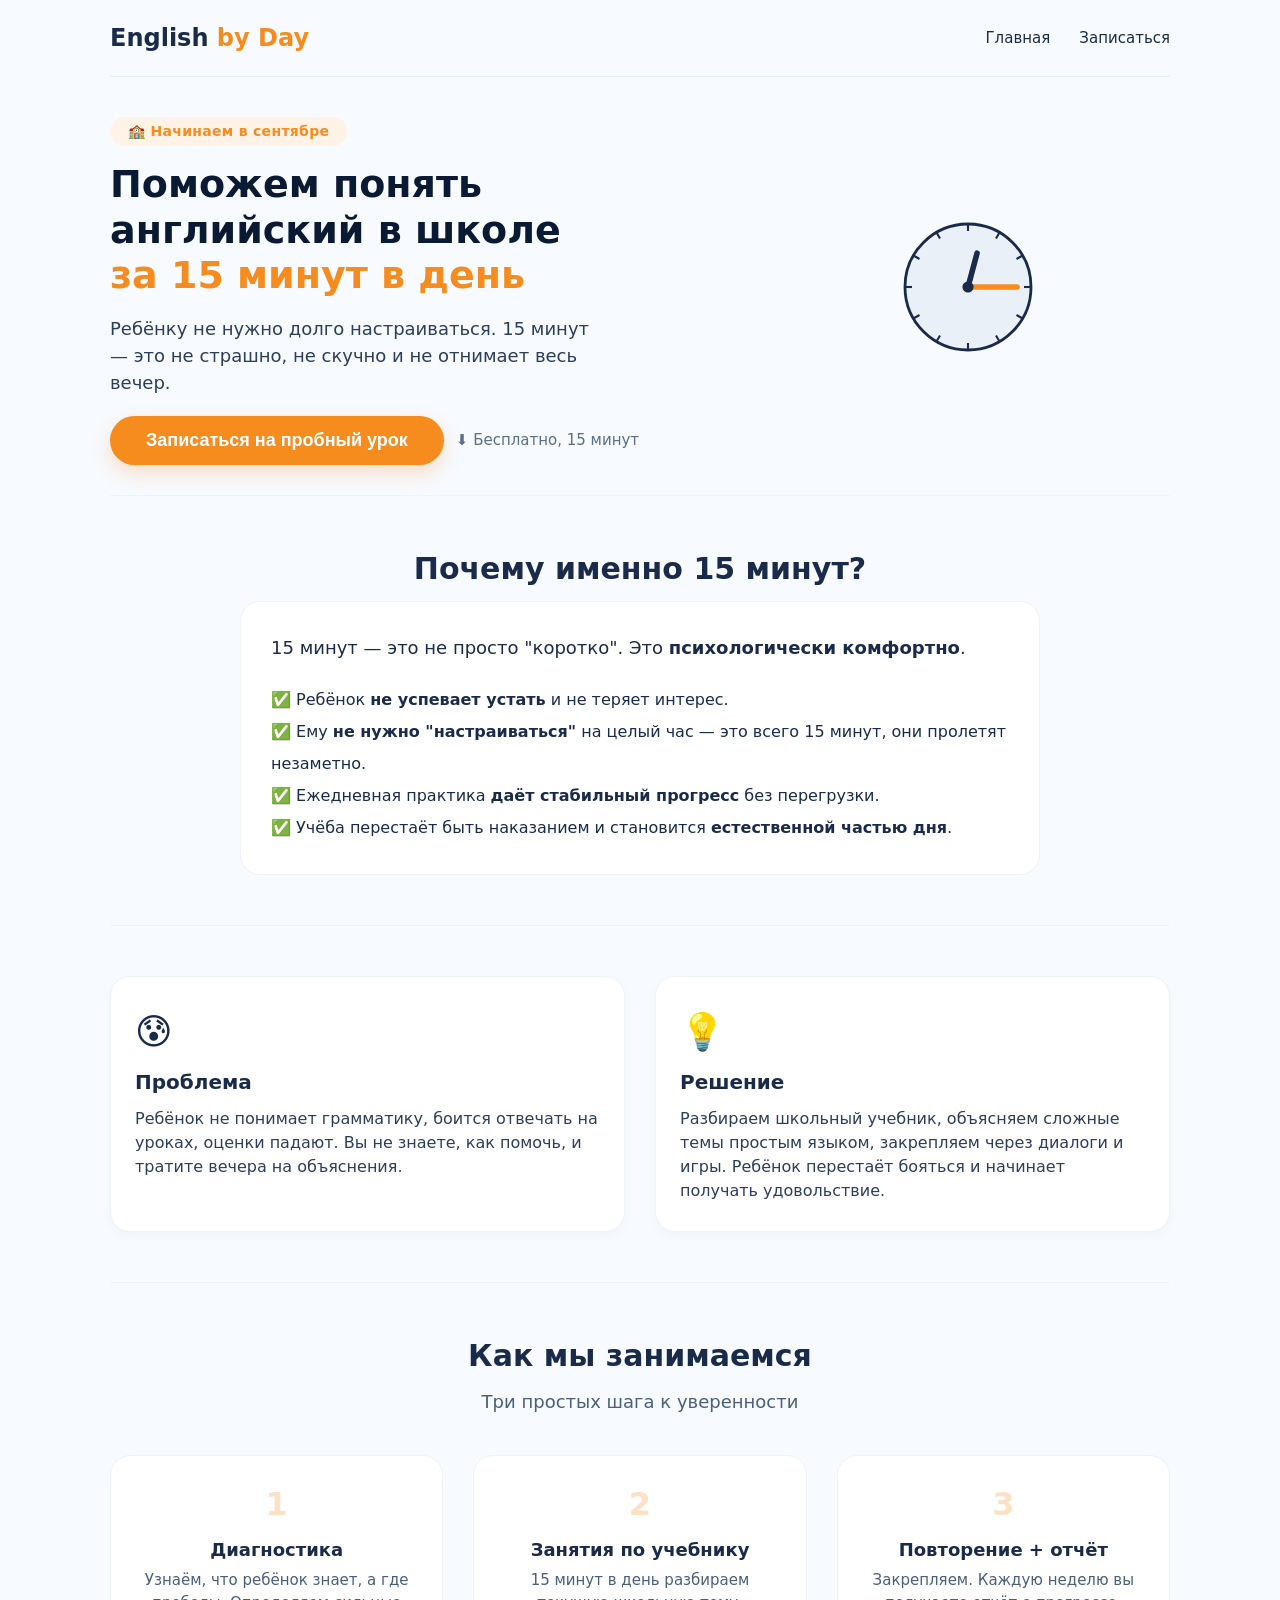
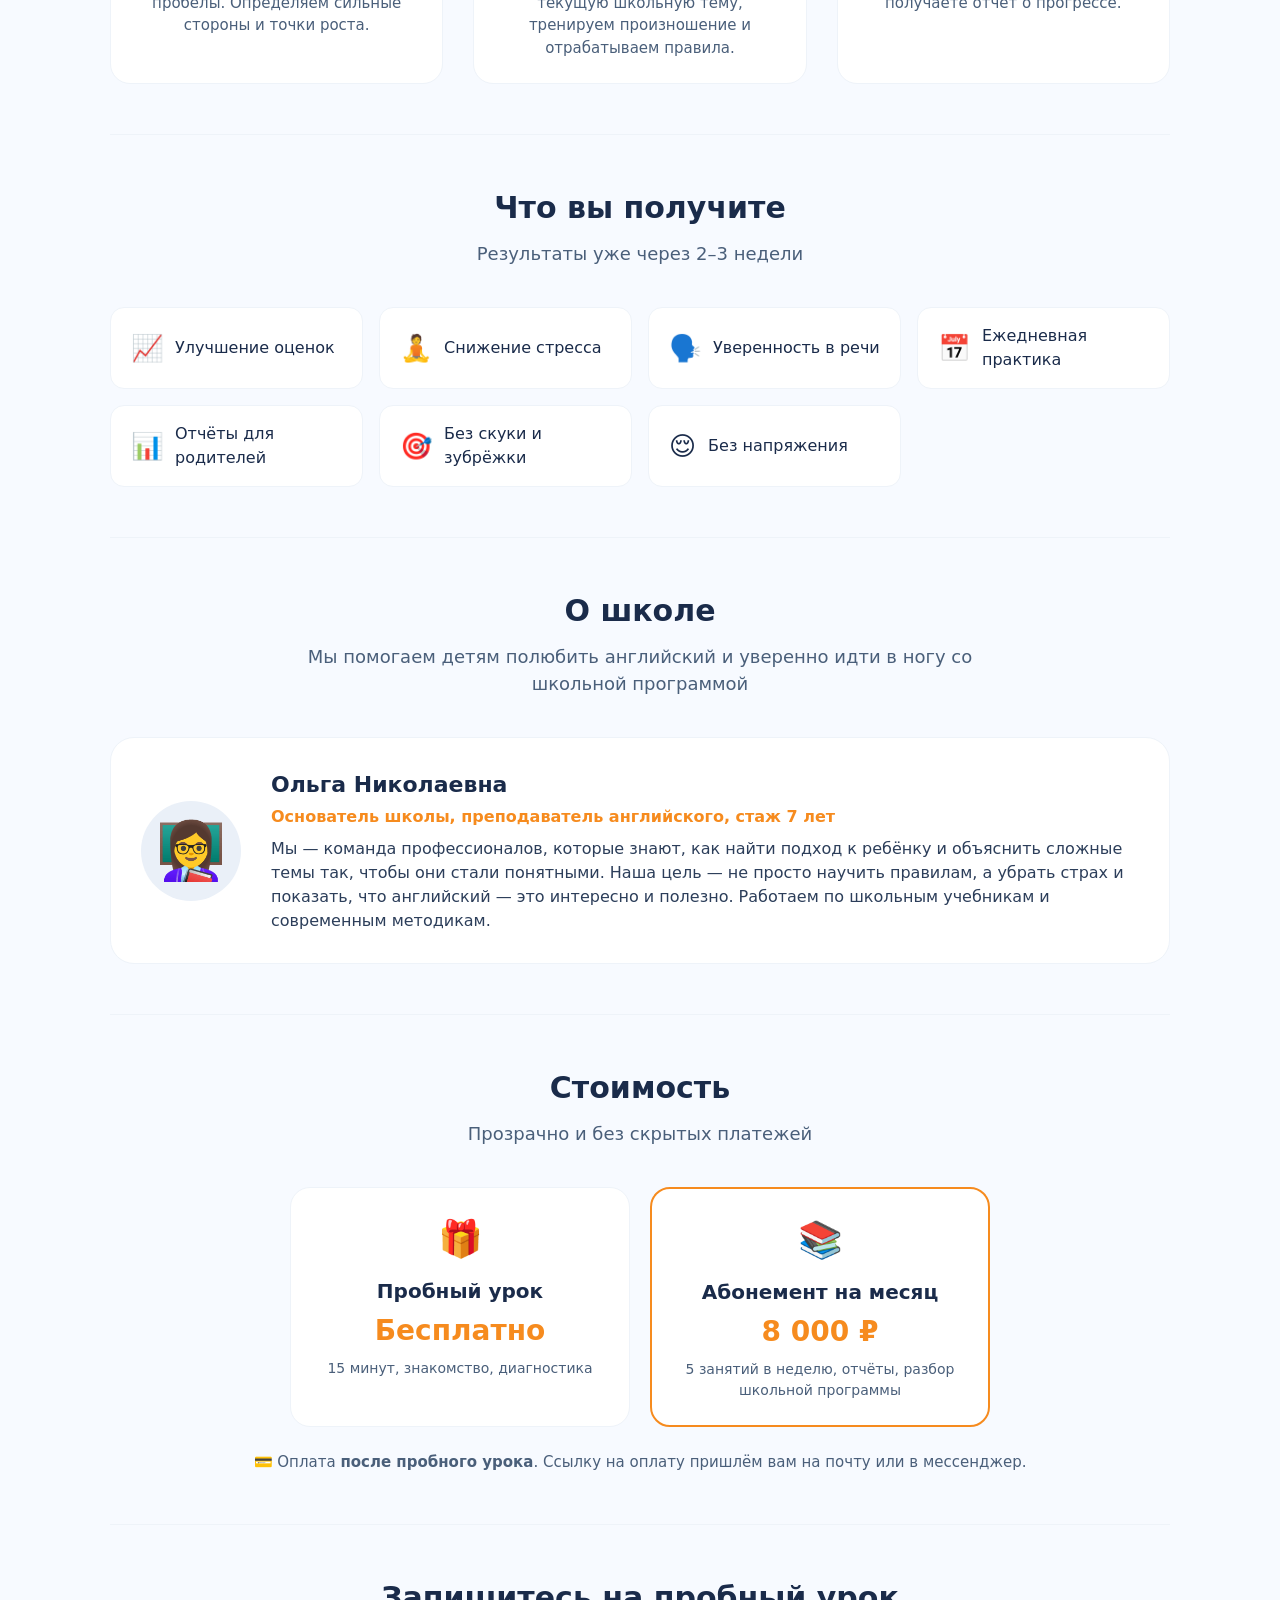
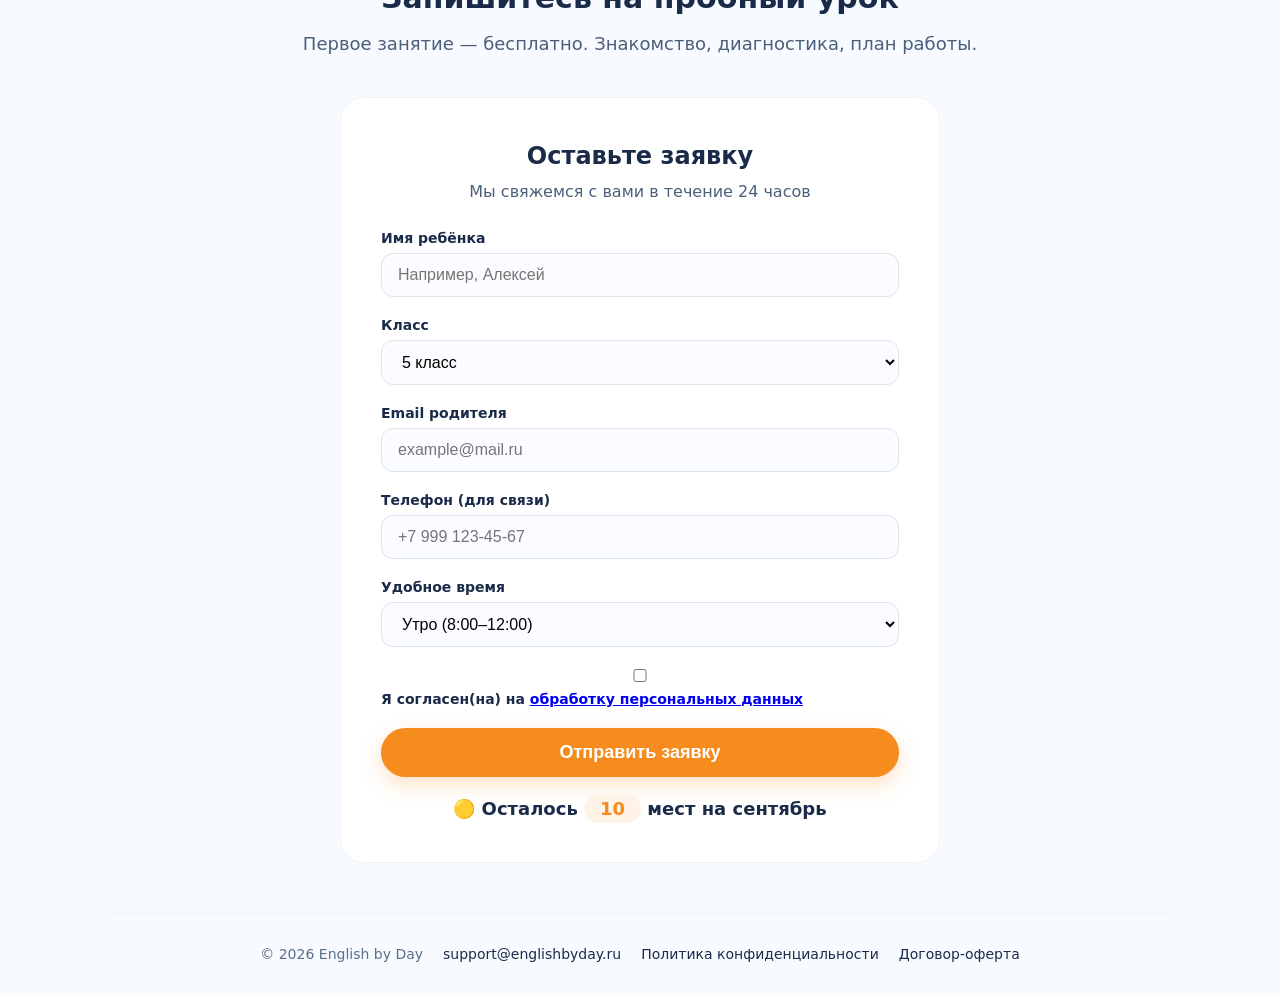
==== index.html @ 0fae3070 "new index" ====
<!DOCTYPE html>
<html lang="ru">
<head>
    <meta charset="UTF-8" />
    <meta name="viewport" content="width=device-width, initial-scale=1.0" />
    <title>Английский за 15 минут — English by Day</title>
    <meta name="description" content="Индивидуальные занятия английским для 5–8 классов по 15 минут в день. Поможем понять школьную программу." />
    <link rel="icon" type="image/svg+xml" href="assets/icons/favicon.svg" />
    <link rel="stylesheet" href="css/style.css" />
</head>
<body>

<div class="container">

    <!-- ШАПКА -->
    <header class="header">
        <a href="/" class="logo">English <span>by Day</span></a>
        <nav class="header-nav">
            <a href="#">Главная</a>
            <a href="#form-section">Записаться</a>
        </nav>
    </header>

    <!-- HERO -->
    <section class="hero">
        <div class="hero-text">
            <div class="badge">🏫 Начинаем в сентябре</div>
            <h1>Поможем понять английский в школе <br /><span class="highlight">за 15 минут в день</span></h1>

            <p style="font-size: 18px; color: #2c3e5a; margin-bottom: 20px; max-width: 500px;">Ребёнку не нужно долго настраиваться. 15 минут — это не страшно, не скучно и не отнимает весь вечер.</p>
            <div class="cta-group">
                <button class="btn-primary" onclick="document.getElementById('form-section').scrollIntoView({behavior:'smooth'})">Записаться на пробный урок</button>
                <span class="sub-cta">⬇️ Бесплатно, 15 минут</span>
            </div>
        </div>
        <div class="hero-image">
            <!-- Часы со стрелкой на 15 минут (SVG) -->
            <svg viewBox="0 0 100 100" width="140" height="140" xmlns="http://www.w3.org/2000/svg">
                <circle cx="50" cy="50" r="45" fill="#eaf0f8" stroke="#1a2b4a" stroke-width="2"/>
                <line x1="50" y1="50" x2="50" y2="25" stroke="#1a2b4a" stroke-width="4" stroke-linecap="round" transform="rotate(15, 50, 50)"/>
                <line x1="50" y1="50" x2="50" y2="15" stroke="#f68b1e" stroke-width="4" stroke-linecap="round" transform="rotate(90, 50, 50)"/>
                <circle cx="50" cy="50" r="4" fill="#1a2b4a"/>
                <line x1="50" y1="5" x2="50" y2="10" stroke="#1a2b4a" stroke-width="1.5" transform="rotate(0,50,50)"/>
                <line x1="50" y1="5" x2="50" y2="10" stroke="#1a2b4a" stroke-width="1.5" transform="rotate(30,50,50)"/>
                <line x1="50" y1="5" x2="50" y2="10" stroke="#1a2b4a" stroke-width="1.5" transform="rotate(60,50,50)"/>
                <line x1="50" y1="5" x2="50" y2="10" stroke="#1a2b4a" stroke-width="1.5" transform="rotate(90,50,50)"/>
                <line x1="50" y1="5" x2="50" y2="10" stroke="#1a2b4a" stroke-width="1.5" transform="rotate(120,50,50)"/>
                <line x1="50" y1="5" x2="50" y2="10" stroke="#1a2b4a" stroke-width="1.5" transform="rotate(150,50,50)"/>
                <line x1="50" y1="5" x2="50" y2="10" stroke="#1a2b4a" stroke-width="1.5" transform="rotate(180,50,50)"/>
                <line x1="50" y1="5" x2="50" y2="10" stroke="#1a2b4a" stroke-width="1.5" transform="rotate(210,50,50)"/>
                <line x1="50" y1="5" x2="50" y2="10" stroke="#1a2b4a" stroke-width="1.5" transform="rotate(240,50,50)"/>
                <line x1="50" y1="5" x2="50" y2="10" stroke="#1a2b4a" stroke-width="1.5" transform="rotate(270,50,50)"/>
                <line x1="50" y1="5" x2="50" y2="10" stroke="#1a2b4a" stroke-width="1.5" transform="rotate(300,50,50)"/>
                <line x1="50" y1="5" x2="50" y2="10" stroke="#1a2b4a" stroke-width="1.5" transform="rotate(330,50,50)"/>
            </svg>
        </div>
    </section>

    <!-- ===== ПОЧЕМУ 15 МИНУТ? ===== -->
<section>
    <h2 class="section-title">Почему именно 15 минут?</h2>
    <div style="max-width: 800px; margin: 0 auto; background: #fff; padding: 30px; border-radius: 20px; border: 1px solid #eef3f9;">
        <p style="font-size: 18px; line-height: 1.8; color: #1a2b4a;">
            15 минут — это не просто "коротко". Это <strong>психологически комфортно</strong>.
        </p>
        <ul style="list-style: none; padding: 0; margin-top: 20px; line-height: 2;">
            <li>✅ Ребёнок <strong>не успевает устать</strong> и не теряет интерес.</li>
            <li>✅ Ему <strong>не нужно "настраиваться"</strong> на целый час — это всего 15 минут, они пролетят незаметно.</li>
            <li>✅ Ежедневная практика <strong>даёт стабильный прогресс</strong> без перегрузки.</li>
            <li>✅ Учёба перестаёт быть наказанием и становится <strong>естественной частью дня</strong>.</li>
        </ul>

    </div>
</section>

    <!-- ПРОБЛЕМА / РЕШЕНИЕ -->
    <section>
        <div class="problem-solution">
            <div class="card">
                <span class="emoji-big">😰</span>
                <h3>Проблема</h3>
                <p>Ребёнок не понимает грамматику, боится отвечать на уроках, оценки падают. Вы не знаете, как помочь, и тратите вечера на объяснения.</p>
            </div>
            <div class="card">
                <span class="emoji-big">💡</span>
                <h3>Решение</h3>
                <p>Разбираем школьный учебник, объясняем сложные темы простым языком, закрепляем через диалоги и игры. Ребёнок перестаёт бояться и начинает получать удовольствие.</p>
            </div>
        </div>
    </section>

    <!-- 3 ШАГА -->
    <section>
        <h2 class="section-title">Как мы занимаемся</h2>
        <p class="section-subtitle">Три простых шага к уверенности</p>
        <div class="steps">
            <div class="step-item">
                <div class="step-num">1</div>
                <h4>Диагностика</h4>
                <p>Узнаём, что ребёнок знает, а где пробелы. Определяем сильные стороны и точки роста.</p>
            </div>
            <div class="step-item">
                <div class="step-num">2</div>
                <h4>Занятия по учебнику</h4>
                <p>15 минут в день разбираем текущую школьную тему, тренируем произношение и отрабатываем правила.</p>
            </div>
            <div class="step-item">
                <div class="step-num">3</div>
                <h4>Повторение + отчёт</h4>
                <p>Закрепляем. Каждую неделю вы получаете отчёт о прогрессе.</p>
            </div>
        </div>
    </section>

    <!-- ПРЕИМУЩЕСТВА -->
    <section>
        <h2 class="section-title">Что вы получите</h2>
        <p class="section-subtitle">Результаты уже через 2–3 недели</p>
        <div class="benefits-grid">
            <div class="benefit-item"><span class="emoji">📈</span> Улучшение оценок</div>
            <div class="benefit-item"><span class="emoji">🧘</span> Снижение стресса</div>
            <div class="benefit-item"><span class="emoji">🗣️</span> Уверенность в речи</div>
            <div class="benefit-item"><span class="emoji">📅</span> Ежедневная практика</div>
            <div class="benefit-item"><span class="emoji">📊</span> Отчёты для родителей</div>
            <div class="benefit-item"><span class="emoji">🎯</span> Без скуки и зубрёжки</div>
            <div class="benefit-item"><span class="emoji">😌</span> Без напряжения</div>
        </div>
    </section>

    <!-- КТО ВЕДЁТ ЗАНЯТИЯ (переименовано в "О школе") -->
    <section>
        <h2 class="section-title">О школе</h2>
        <p class="section-subtitle">Мы помогаем детям полюбить английский и уверенно идти в ногу со школьной программой</p>
        <div class="teacher-card">
            <div class="avatar">👩‍🏫</div>
            <div class="info">
                <h3>Ольга Николаевна</h3>
                <div class="title">Основатель школы, преподаватель английского, стаж 7 лет</div>
                <p>Мы — команда профессионалов, которые знают, как найти подход к ребёнку и объяснить сложные темы так, чтобы они стали понятными. Наша цель — не просто научить правилам, а убрать страх и показать, что английский — это интересно и полезно. Работаем по школьным учебникам и современным методикам.</p>
            </div>
        </div>
    </section>

    <!-- СТОИМОСТЬ (обновлена цена и время) -->
    <section>
        <h2 class="section-title">Стоимость</h2>
        <p class="section-subtitle">Прозрачно и без скрытых платежей</p>
        <div class="pricing">
            <div class="price-card free">
                <div class="icon">🎁</div>
                <h4>Пробный урок</h4>
                <div class="price">Бесплатно</div>
                <p>15 минут, знакомство, диагностика</p>
            </div>
            <div class="price-card premium">
                <div class="icon">📚</div>
                <h4>Абонемент на месяц</h4>
                <div class="price">8 000 ₽</div>
                <p>5 занятий в неделю, отчёты, разбор школьной программы</p>
            </div>
        </div>
        <p class="payment-note">💳 Оплата <strong>после пробного урока</strong>. Ссылку на оплату пришлём вам на почту или в мессенджер.</p>
    </section>

    <!-- ФОРМА ЗАПИСИ (время только 12–17) -->
    <section id="form-section">
        <h2 class="section-title">Запишитесь на пробный урок</h2>
        <p class="section-subtitle">Первое занятие — бесплатно. Знакомство, диагностика, план работы.</p>
        <div class="form-section">
            <h3>Оставьте заявку</h3>
            <div class="sub">Мы свяжемся с вами в течение 24 часов</div>
            <form id="leadForm">
                <div class="form-group">
                    <label for="child_name">Имя ребёнка</label>
                    <input type="text" id="child_name" placeholder="Например, Алексей" required>
                </div>
                <div class="form-group">
                    <label for="grade">Класс</label>
                    <select id="grade">
                        <option value="5">5 класс</option>
                        <option value="6">6 класс</option>
                        <option value="7">7 класс</option>
                        <option value="8">8 класс</option>
                    </select>
                </div>
                <div class="form-group">
                    <label for="parent_email">Email родителя</label>
                    <input type="email" id="parent_email" placeholder="example@mail.ru" required>
                </div>
                <div class="form-group">
                    <label for="phone">Телефон (для связи)</label>
                    <input type="tel" id="phone" placeholder="+7 999 123-45-67" required>
                </div>
                <div class="form-group">
                    <label for="time">Удобное время</label>
                    <select id="time">
                        <option value="morning">Утро (8:00–12:00)</option>
                        <option value="day">День (12:00–17:00)</option>
                    </select>
                </div>
                <div class="form-group checkbox">
                    <input type="checkbox" id="consent" required>
                    <label for="consent">Я согласен(на) на <a href="privacy.html">обработку персональных данных</a></label>
                </div>
                <button type="submit" class="btn-primary">Отправить заявку</button>
            </form>
            <div class="spots">
                🟡 Осталось <span id="spotsCount">10</span> мест на сентябрь
            </div>
        </div>
    </section>

    <!-- ПОДВАЛ (обновлён: название, контакты, символ ©) -->
    <footer class="footer">
        <span>© 2026 English by Day</span>
        <a href="mailto:support@englishbyday.ru">support@englishbyday.ru</a>
        <a href="privacy.html">Политика конфиденциальности</a>
        <a href="terms.html">Договор-оферта</a>
    </footer>

</div>

<script src="js/form.js"></script>
</body>
</html>
---- css/style.css ----
/* ===== БАЗОВЫЕ СБРОСЫ ===== */
* {
    margin: 0;
    padding: 0;
    box-sizing: border-box;
}
body {
    font-family: 'Segoe UI', Roboto, system-ui, -apple-system, sans-serif;
    background: #f7faff;
    color: #1a2b4a;
    line-height: 1.5;
}
.container {
    max-width: 1100px;
    margin: 0 auto;
    padding: 0 20px;
}

/* ===== ШАПКА ===== */
.header {
    display: flex;
    justify-content: space-between;
    align-items: center;
    padding: 20px 0;
    border-bottom: 1px solid #e5edf6;
    flex-wrap: wrap;
}
.logo {
    font-size: 24px;
    font-weight: 700;
    color: #1a2b4a;
    text-decoration: none;
}
.logo span {
    color: #f68b1e;
}
.header-nav a {
    margin-left: 24px;
    color: #1a2b4a;
    text-decoration: none;
    font-weight: 500;
    font-size: 15px;
}
.header-nav a:hover {
    color: #f68b1e;
}

/* ===== HERO ===== */
.hero {
    display: flex;
    flex-wrap: wrap;
    align-items: center;
    gap: 40px;
    padding: 40px 0 30px;
}
.hero-text {
    flex: 1 1 55%;
}
.hero-text .badge {
    display: inline-block;
    background: #fef3e6;
    color: #f68b1e;
    font-weight: 600;
    font-size: 14px;
    padding: 4px 18px;
    border-radius: 30px;
    margin-bottom: 16px;
    letter-spacing: 0.3px;
}
.hero-text h1 {
    font-size: 38px;
    font-weight: 800;
    line-height: 1.2;
    margin-bottom: 16px;
    color: #0b1a33;
}
.hero-text h1 .highlight {
    color: #f68b1e;
}
.hero-text p {
    font-size: 18px;
    color: #2c3e5a;
    margin-bottom: 24px;
    max-width: 500px;
}
.hero-text .cta-group {
    display: flex;
    flex-wrap: wrap;
    gap: 12px;
    align-items: center;
}
.btn-primary {
    background: #f68b1e;
    color: #fff;
    border: none;
    padding: 14px 36px;
    border-radius: 50px;
    font-weight: 700;
    font-size: 18px;
    cursor: pointer;
    transition: background 0.3s;
    box-shadow: 0 8px 20px rgba(246, 139, 30, 0.25);
}
.btn-primary:hover {
    background: #e07c14;
}
.hero-text .sub-cta {
    font-size: 15px;
    color: #5a6f8a;
}
.hero-image {
    flex: 1 1 35%;
    text-align: center;
}
.hero-image svg {
    max-width: 100%;
    height: auto;
}

/* ===== ОБЩИЕ СЕКЦИИ ===== */
section {
    padding: 50px 0;
    border-bottom: 1px solid #eef3f9;
}
section:last-of-type {
    border-bottom: none;
}
.section-title {
    font-size: 30px;
    font-weight: 700;
    text-align: center;
    margin-bottom: 10px;
}
.section-subtitle {
    text-align: center;
    font-size: 18px;
    color: #4a5f7a;
    max-width: 700px;
    margin: 0 auto 40px;
}

/* ===== ПРОБЛЕМА / РЕШЕНИЕ ===== */
.problem-solution {
    display: grid;
    grid-template-columns: 1fr 1fr;
    gap: 30px;
}
.problem-solution .card {
    background: #fff;
    padding: 28px 24px;
    border-radius: 20px;
    border: 1px solid #eef3f9;
    box-shadow: 0 4px 12px rgba(0,0,0,0.03);
}
.problem-solution .card h3 {
    font-size: 20px;
    margin-bottom: 10px;
}
.problem-solution .card p {
    color: #2c3e5a;
}
.problem-solution .card .emoji-big {
    font-size: 36px;
    display: block;
    margin-bottom: 8px;
}

/* ===== 3 ШАГА ===== */
.steps {
    display: grid;
    grid-template-columns: repeat(auto-fit, minmax(200px, 1fr));
    gap: 30px;
    margin-top: 10px;
}
.step-item {
    background: #fff;
    padding: 24px 20px;
    border-radius: 20px;
    text-align: center;
    border: 1px solid #eef3f9;
}
.step-item .step-num {
    font-size: 32px;
    font-weight: 800;
    color: #f68b1e;
    opacity: 0.25;
}
.step-item h4 {
    margin: 8px 0 6px;
    font-size: 18px;
}
.step-item p {
    font-size: 15px;
    color: #4a5f7a;
}

/* ===== ПРЕИМУЩЕСТВА ===== */
.benefits-grid {
    display: grid;
    grid-template-columns: repeat(auto-fit, minmax(200px, 1fr));
    gap: 16px;
}
.benefit-item {
    background: #fff;
    padding: 16px 20px;
    border-radius: 14px;
    border: 1px solid #eef3f9;
    display: flex;
    align-items: center;
    gap: 12px;
    font-weight: 500;
}
.benefit-item .emoji {
    font-size: 26px;
}

/* ===== ПРЕПОДАВАТЕЛЬ ===== */
.teacher-card {
    display: flex;
    flex-wrap: wrap;
    gap: 30px;
    background: #fff;
    padding: 30px;
    border-radius: 24px;
    border: 1px solid #eef3f9;
    align-items: center;
}
.teacher-card .avatar {
    font-size: 56px;
    background: #eaf0f8;
    width: 100px;
    height: 100px;
    border-radius: 50%;
    display: flex;
    align-items: center;
    justify-content: center;
    flex-shrink: 0;
}
.teacher-card .info {
    flex: 1;
}
.teacher-card .info h3 {
    font-size: 22px;
    margin-bottom: 4px;
}
.teacher-card .info .title {
    color: #f68b1e;
    font-weight: 600;
    margin-bottom: 8px;
}
.teacher-card .info p {
    color: #2c3e5a;
}

/* ===== СТОИМОСТЬ ===== */
.pricing {
    display: grid;
    grid-template-columns: 1fr 1fr;
    gap: 20px;
    max-width: 700px;
    margin: 0 auto;
}
.price-card {
    background: #fff;
    padding: 24px;
    border-radius: 20px;
    border: 1px solid #eef3f9;
    text-align: center;
}
.price-card .icon {
    font-size: 36px;
}
.price-card h4 {
    margin: 10px 0 4px;
    font-size: 20px;
}
.price-card .price {
    font-size: 28px;
    font-weight: 700;
    color: #f68b1e;
}
.price-card p {
    font-size: 14px;
    color: #4a5f7a;
    margin-top: 6px;
}
.price-card.premium {
    border: 2px solid #f68b1e;
}
.payment-note {
    text-align: center;
    margin-top: 24px;
    color: #4a5f7a;
    font-size: 15px;
}

/* ===== ФОРМА ===== */
.form-section {
    background: #fff;
    padding: 40px;
    border-radius: 24px;
    border: 1px solid #eef3f9;
    max-width: 600px;
    margin: 0 auto;
}
.form-section h3 {
    font-size: 24px;
    text-align: center;
    margin-bottom: 6px;
}
.form-section .sub {
    text-align: center;
    color: #4a5f7a;
    margin-bottom: 24px;
}
.form-group {
    margin-bottom: 18px;
}
.form-group label {
    font-weight: 600;
    display: block;
    margin-bottom: 4px;
    font-size: 14px;
}
.form-group input,
.form-group select {
    width: 100%;
    padding: 12px 16px;
    border: 1px solid #dce3ed;
    border-radius: 12px;
    font-size: 16px;
    background: #fafcff;
    transition: border 0.3s;
}
.form-group input:focus,
.form-group select:focus {
    border-color: #f68b1e;
    outline: none;
    background: #fff;
}
.form-group .checkbox {
    display: flex;
    align-items: center;
    gap: 10px;
    font-weight: 400;
    font-size: 14px;
}
.form-group .checkbox input {
    width: auto;
    margin-top: 2px;
}
.form-section .btn-primary {
    width: 100%;
    display: flex;
    justify-content: center;
    margin-top: 6px;
}

/* ===== СЧЁТЧИК МЕСТ ===== */
.spots {
    text-align: center;
    margin-top: 18px;
    font-size: 18px;
    font-weight: 600;
    color: #1a2b4a;
}
.spots span {
    background: #fef3e6;
    padding: 4px 16px;
    border-radius: 30px;
    color: #f68b1e;
}

/* ===== ПОДВАЛ ===== */
.footer {
    padding: 30px 0;
    border-top: 1px solid #eef3f9;
    text-align: center;
    color: #5a6f8a;
    font-size: 14px;
    display: flex;
    flex-wrap: wrap;
    justify-content: center;
    gap: 20px;
}
.footer a {
    color: #1a2b4a;
    text-decoration: none;
    font-weight: 500;
}
.footer a:hover {
    color: #f68b1e;
}

/* ===== АДАПТИВНОСТЬ ===== */
@media (max-width: 768px) {
    .hero-text h1 {
        font-size: 30px;
    }
    .problem-solution {
        grid-template-columns: 1fr;
    }
    .pricing {
        grid-template-columns: 1fr;
    }
    .header-nav a {
        margin-left: 12px;
        font-size: 14px;
    }
    .teacher-card {
        flex-direction: column;
        text-align: center;
    }
    .form-section {
        padding: 24px;
    }
}
@media (max-width: 480px) {
    .hero-text h1 {
        font-size: 24px;
    }
    .btn-primary {
        width: 100%;
        justify-content: center;
    }
    .hero-text .cta-group {
        flex-direction: column;
        align-items: stretch;
    }
}
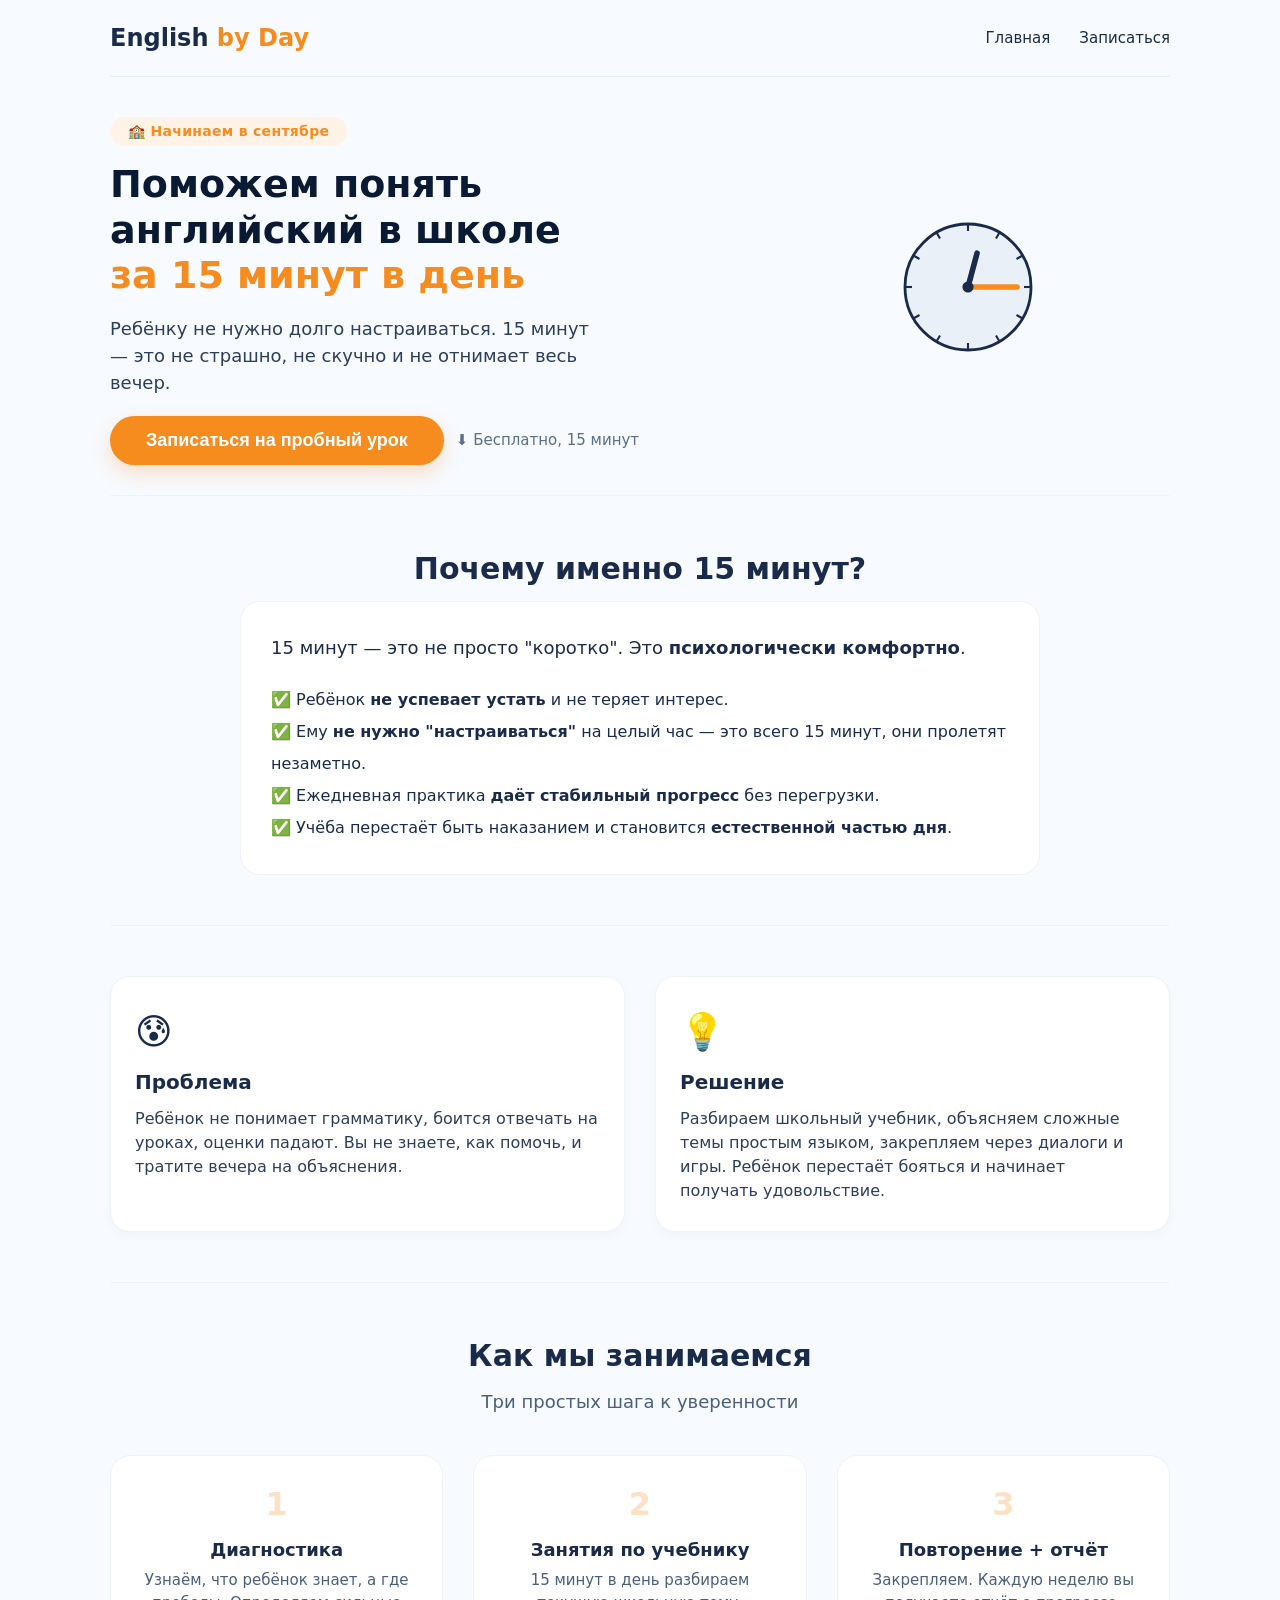
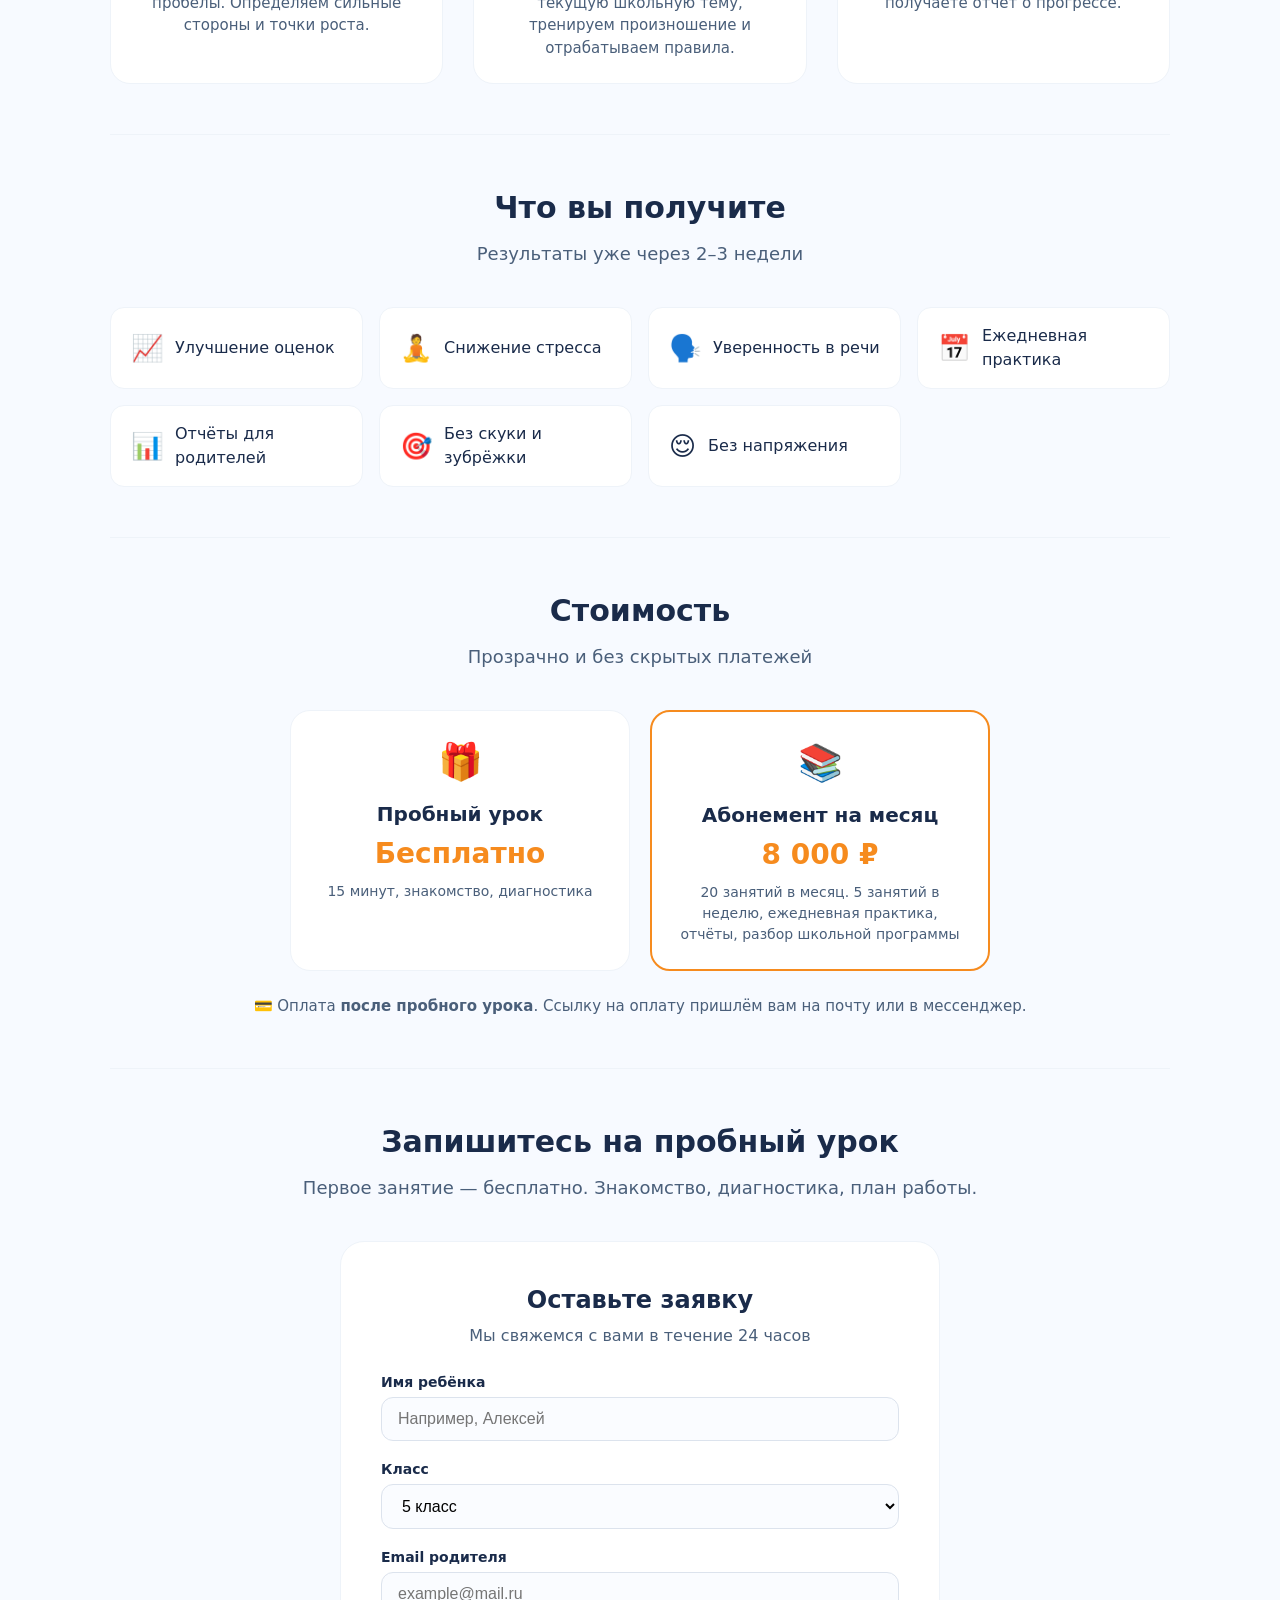
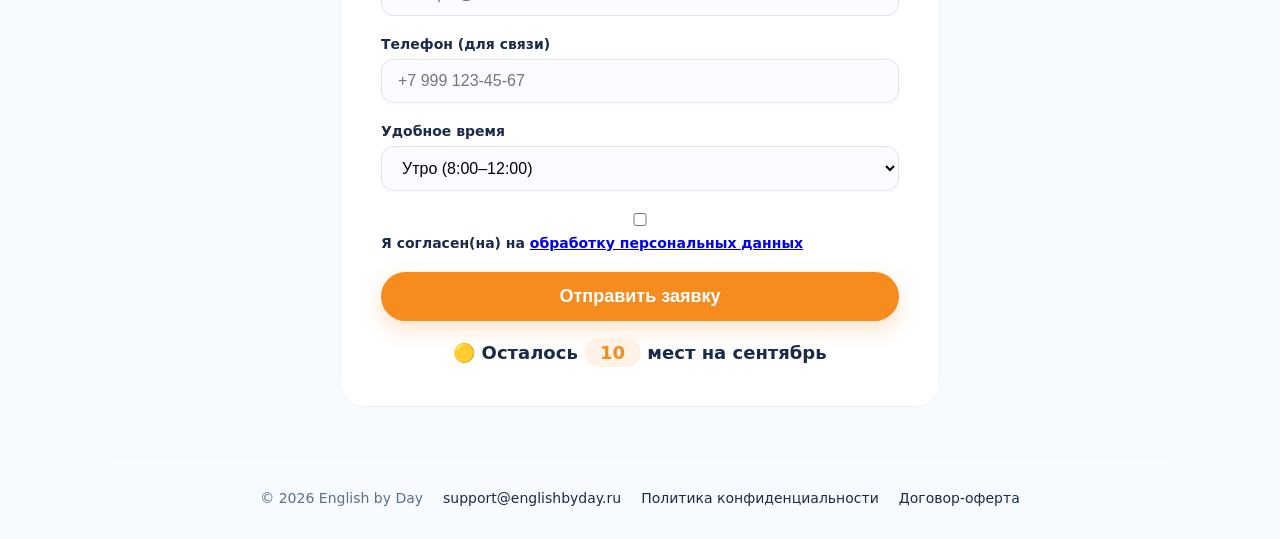
==== commit 6fa99537: "new index" ====
--- a/index.html
+++ b/index.html
@@ -127,19 +127,6 @@
         </div>
     </section>
 
-    <!-- КТО ВЕДЁТ ЗАНЯТИЯ (переименовано в "О школе") -->
-    <section>
-        <h2 class="section-title">О школе</h2>
-        <p class="section-subtitle">Мы помогаем детям полюбить английский и уверенно идти в ногу со школьной программой</p>
-        <div class="teacher-card">
-            <div class="avatar">👩‍🏫</div>
-            <div class="info">
-                <h3>Ольга Николаевна</h3>
-                <div class="title">Основатель школы, преподаватель английского, стаж 7 лет</div>
-                <p>Мы — команда профессионалов, которые знают, как найти подход к ребёнку и объяснить сложные темы так, чтобы они стали понятными. Наша цель — не просто научить правилам, а убрать страх и показать, что английский — это интересно и полезно. Работаем по школьным учебникам и современным методикам.</p>
-            </div>
-        </div>
-    </section>
 
     <!-- СТОИМОСТЬ (обновлена цена и время) -->
     <section>
@@ -156,7 +143,7 @@
                 <div class="icon">📚</div>
                 <h4>Абонемент на месяц</h4>
                 <div class="price">8 000 ₽</div>
-                <p>5 занятий в неделю, отчёты, разбор школьной программы</p>
+                <p>20 занятий в месяц. 5 занятий в неделю, ежедневная практика, отчёты, разбор школьной программы</p>
             </div>
         </div>
         <p class="payment-note">💳 Оплата <strong>после пробного урока</strong>. Ссылку на оплату пришлём вам на почту или в мессенджер.</p>
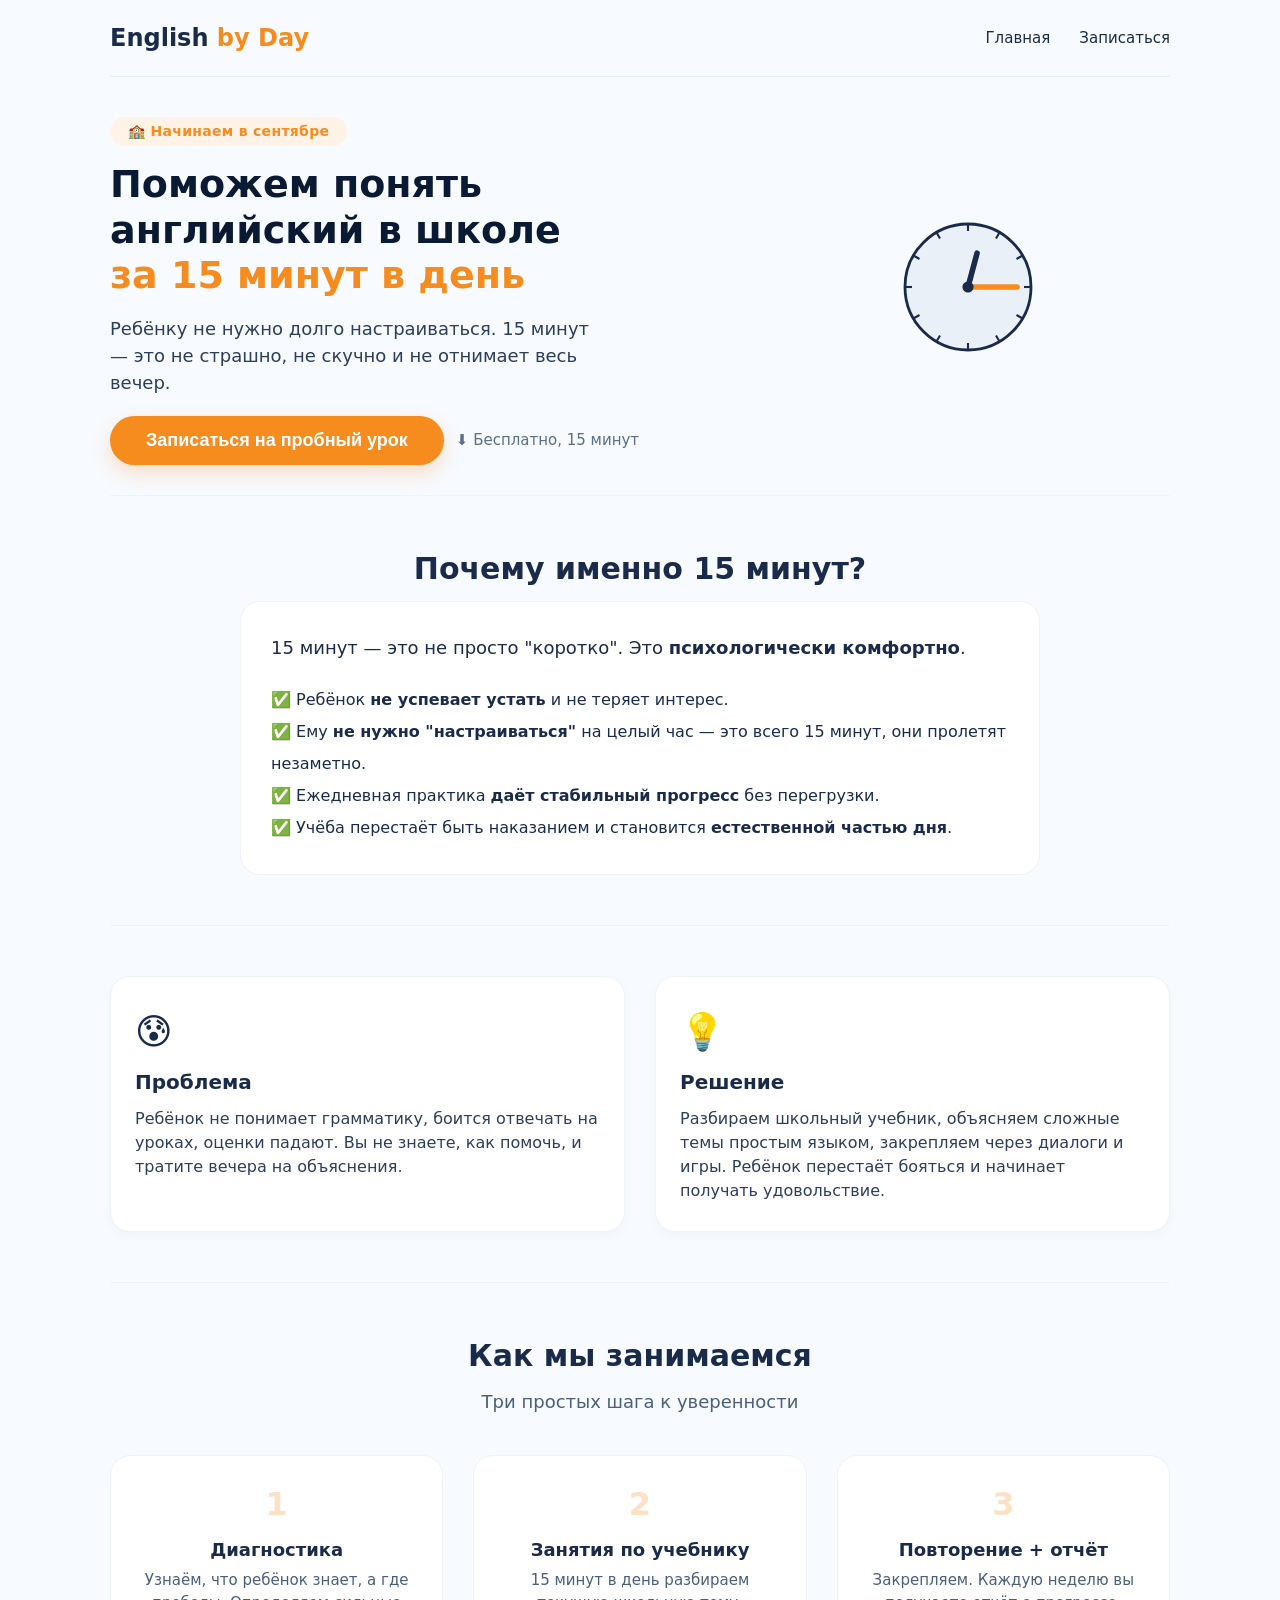
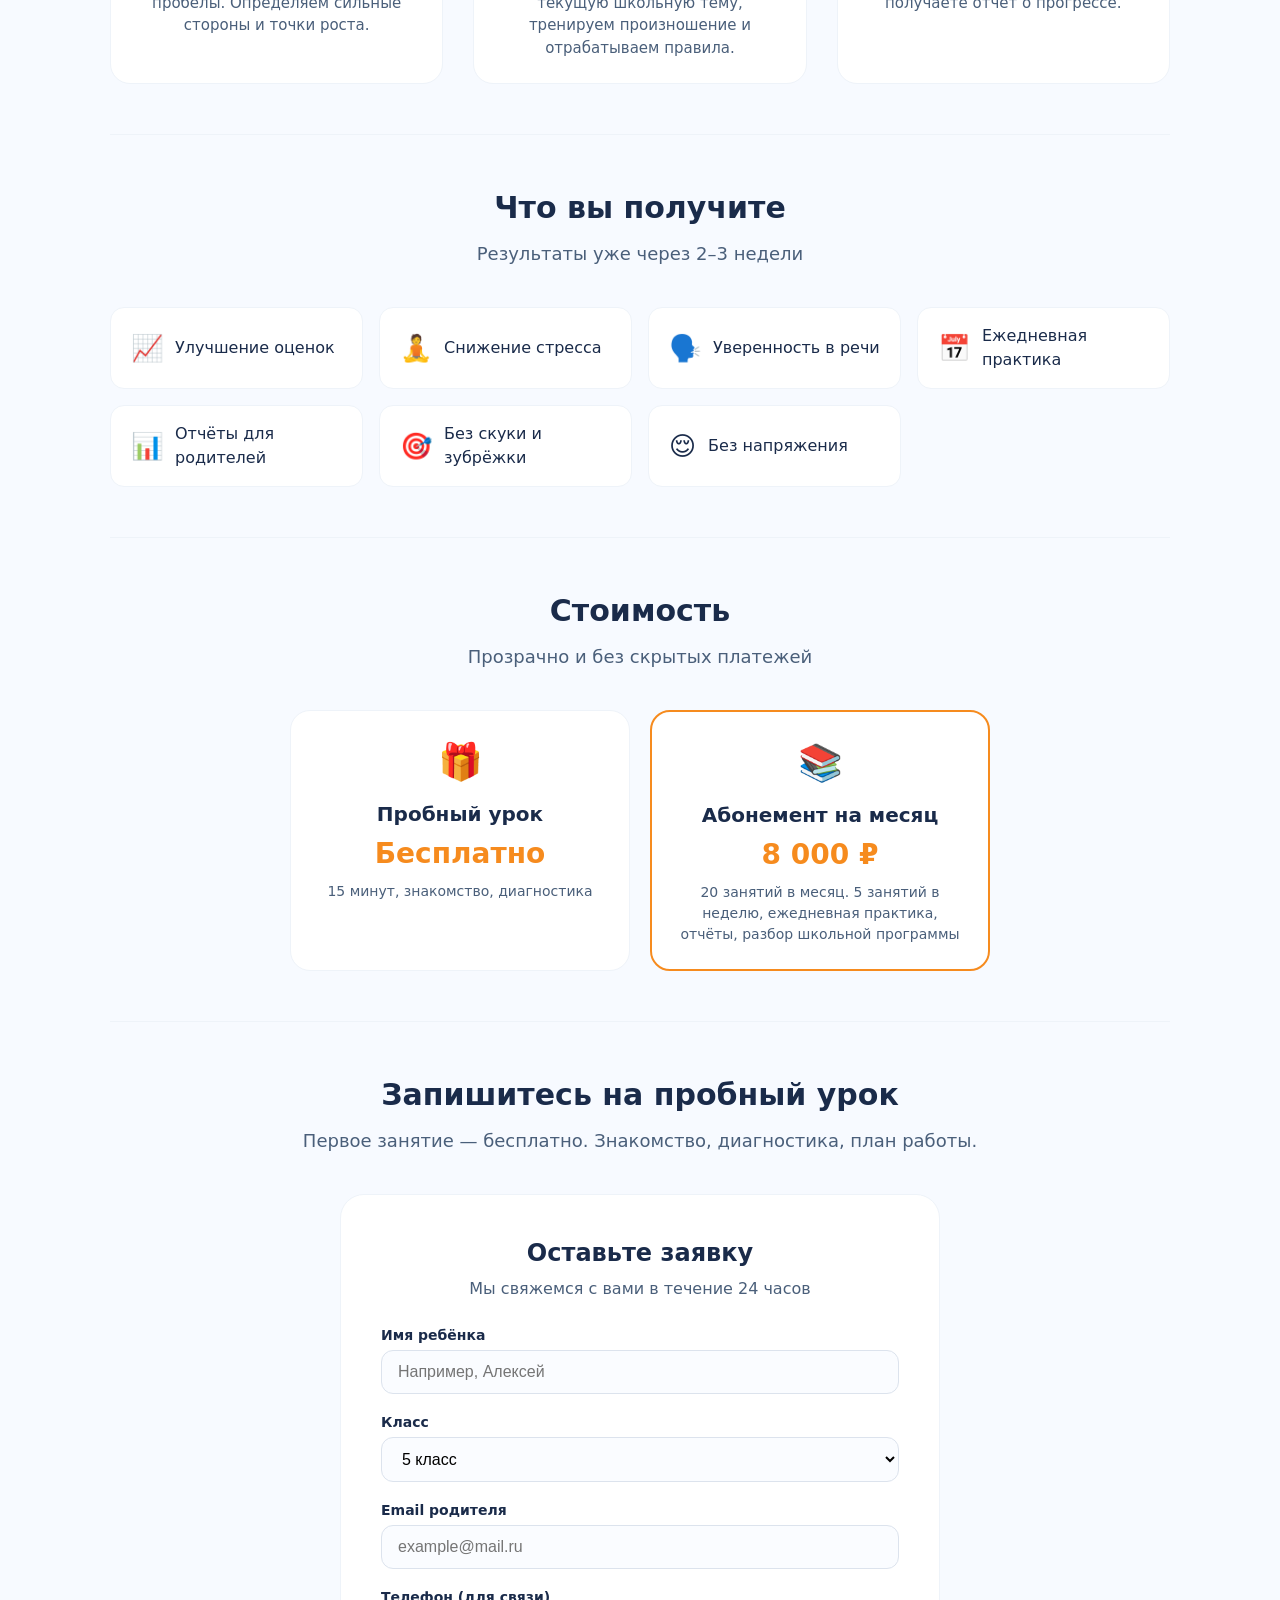
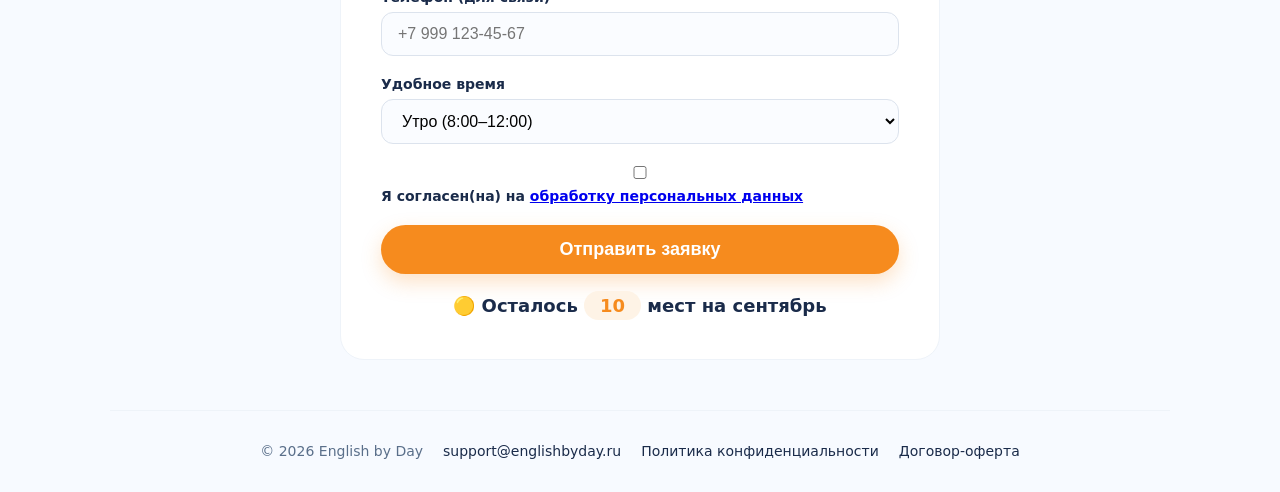
==== commit 6fd3e32a: "new index" ====
--- a/index.html
+++ b/index.html
@@ -146,7 +146,6 @@
                 <p>20 занятий в месяц. 5 занятий в неделю, ежедневная практика, отчёты, разбор школьной программы</p>
             </div>
         </div>
-        <p class="payment-note">💳 Оплата <strong>после пробного урока</strong>. Ссылку на оплату пришлём вам на почту или в мессенджер.</p>
     </section>
 
     <!-- ФОРМА ЗАПИСИ (время только 12–17) -->
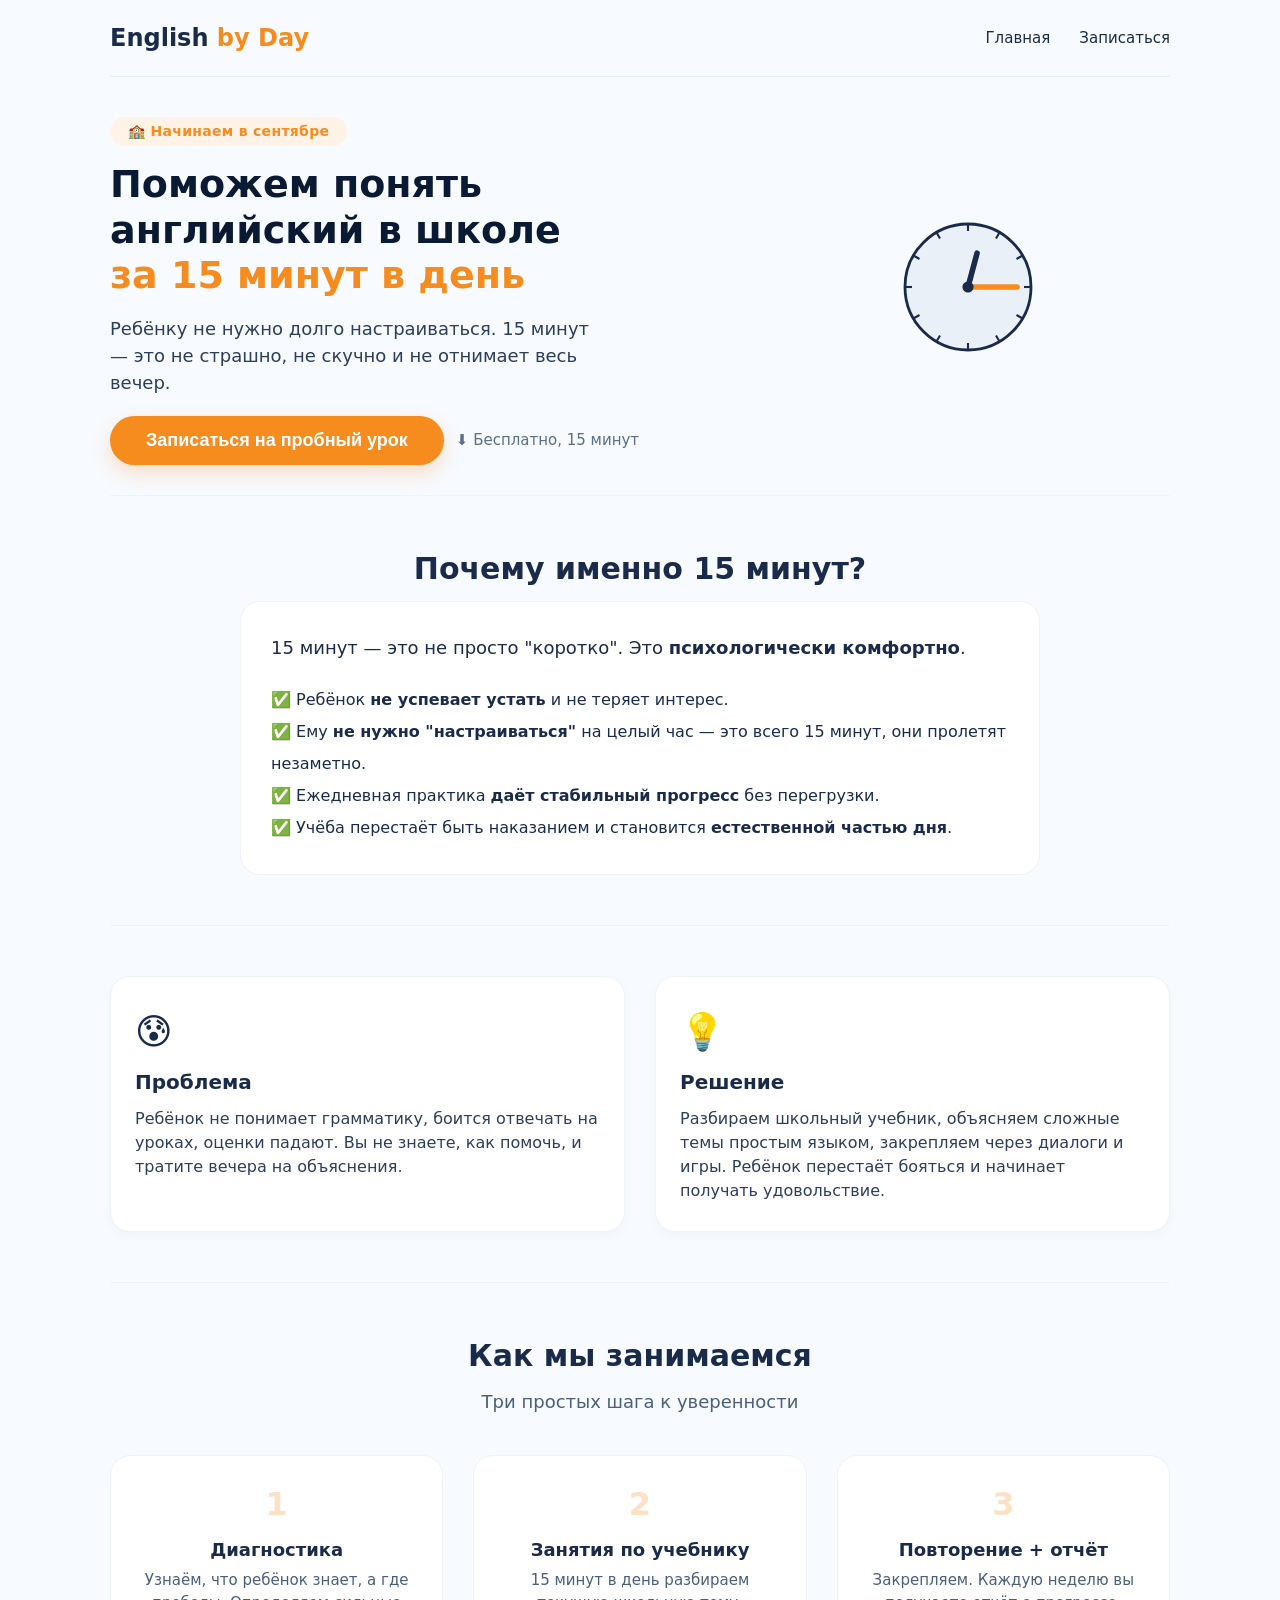
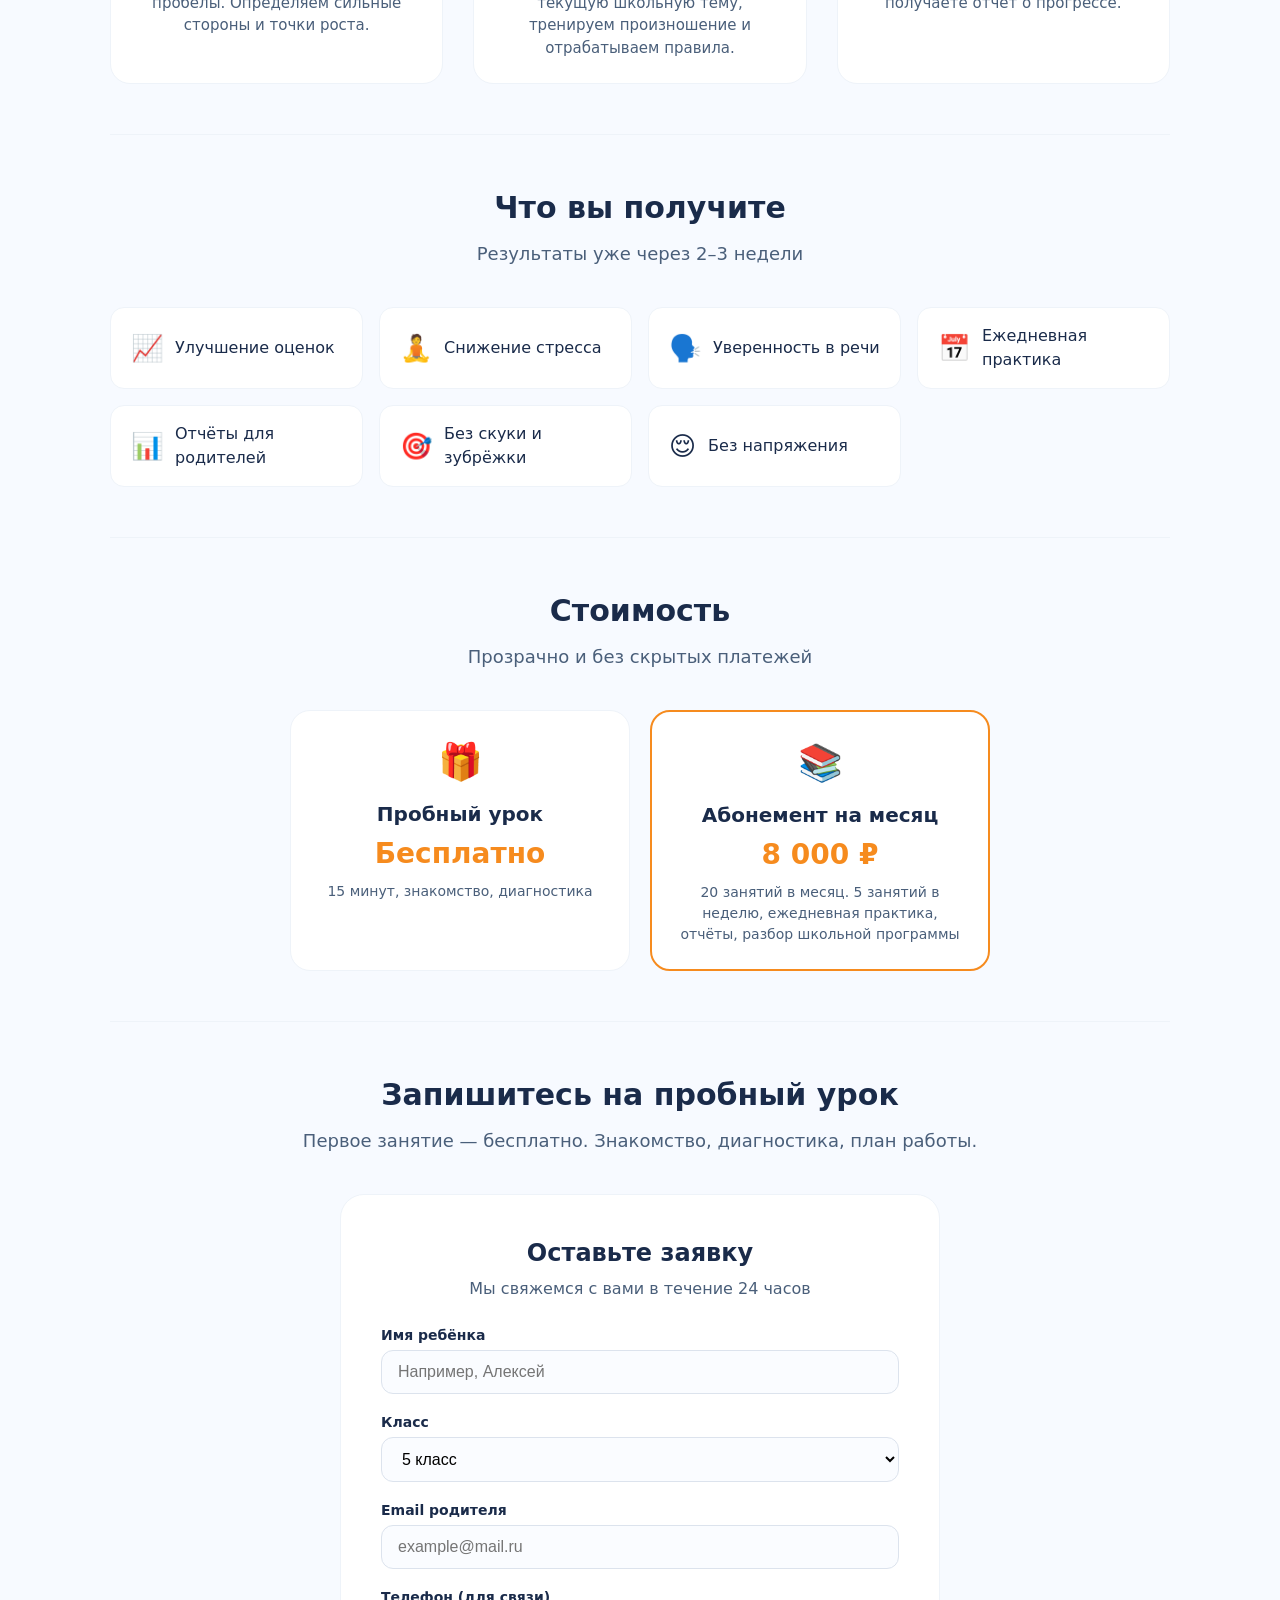
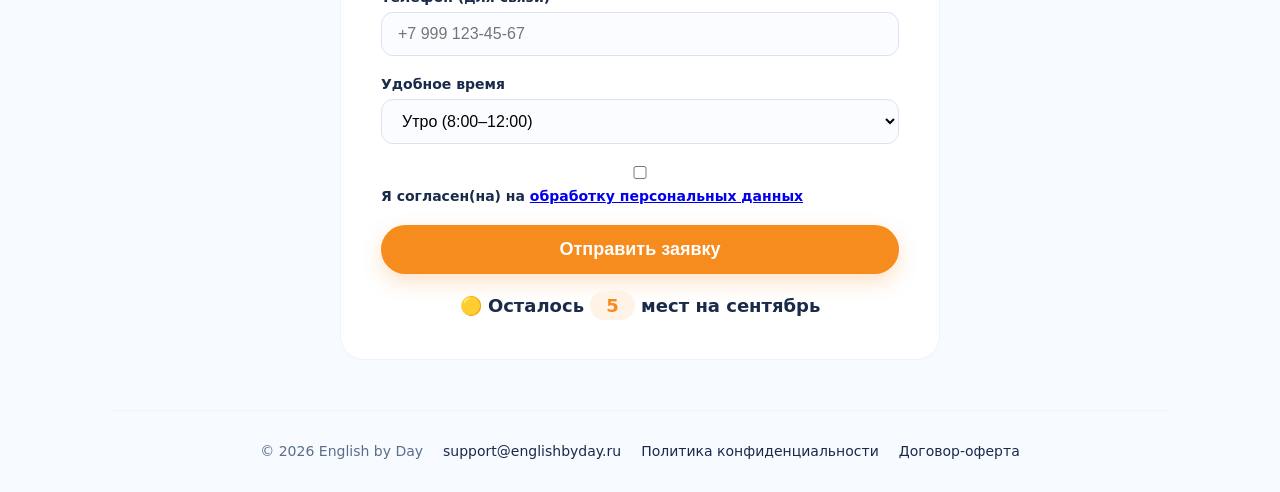
==== commit 2ff9c941: "5 places for September" ====
--- a/index.html
+++ b/index.html
@@ -191,7 +191,7 @@
                 <button type="submit" class="btn-primary">Отправить заявку</button>
             </form>
             <div class="spots">
-                🟡 Осталось <span id="spotsCount">10</span> мест на сентябрь
+                🟡 Осталось <span id="spotsCount">5</span> мест на сентябрь
             </div>
         </div>
     </section>
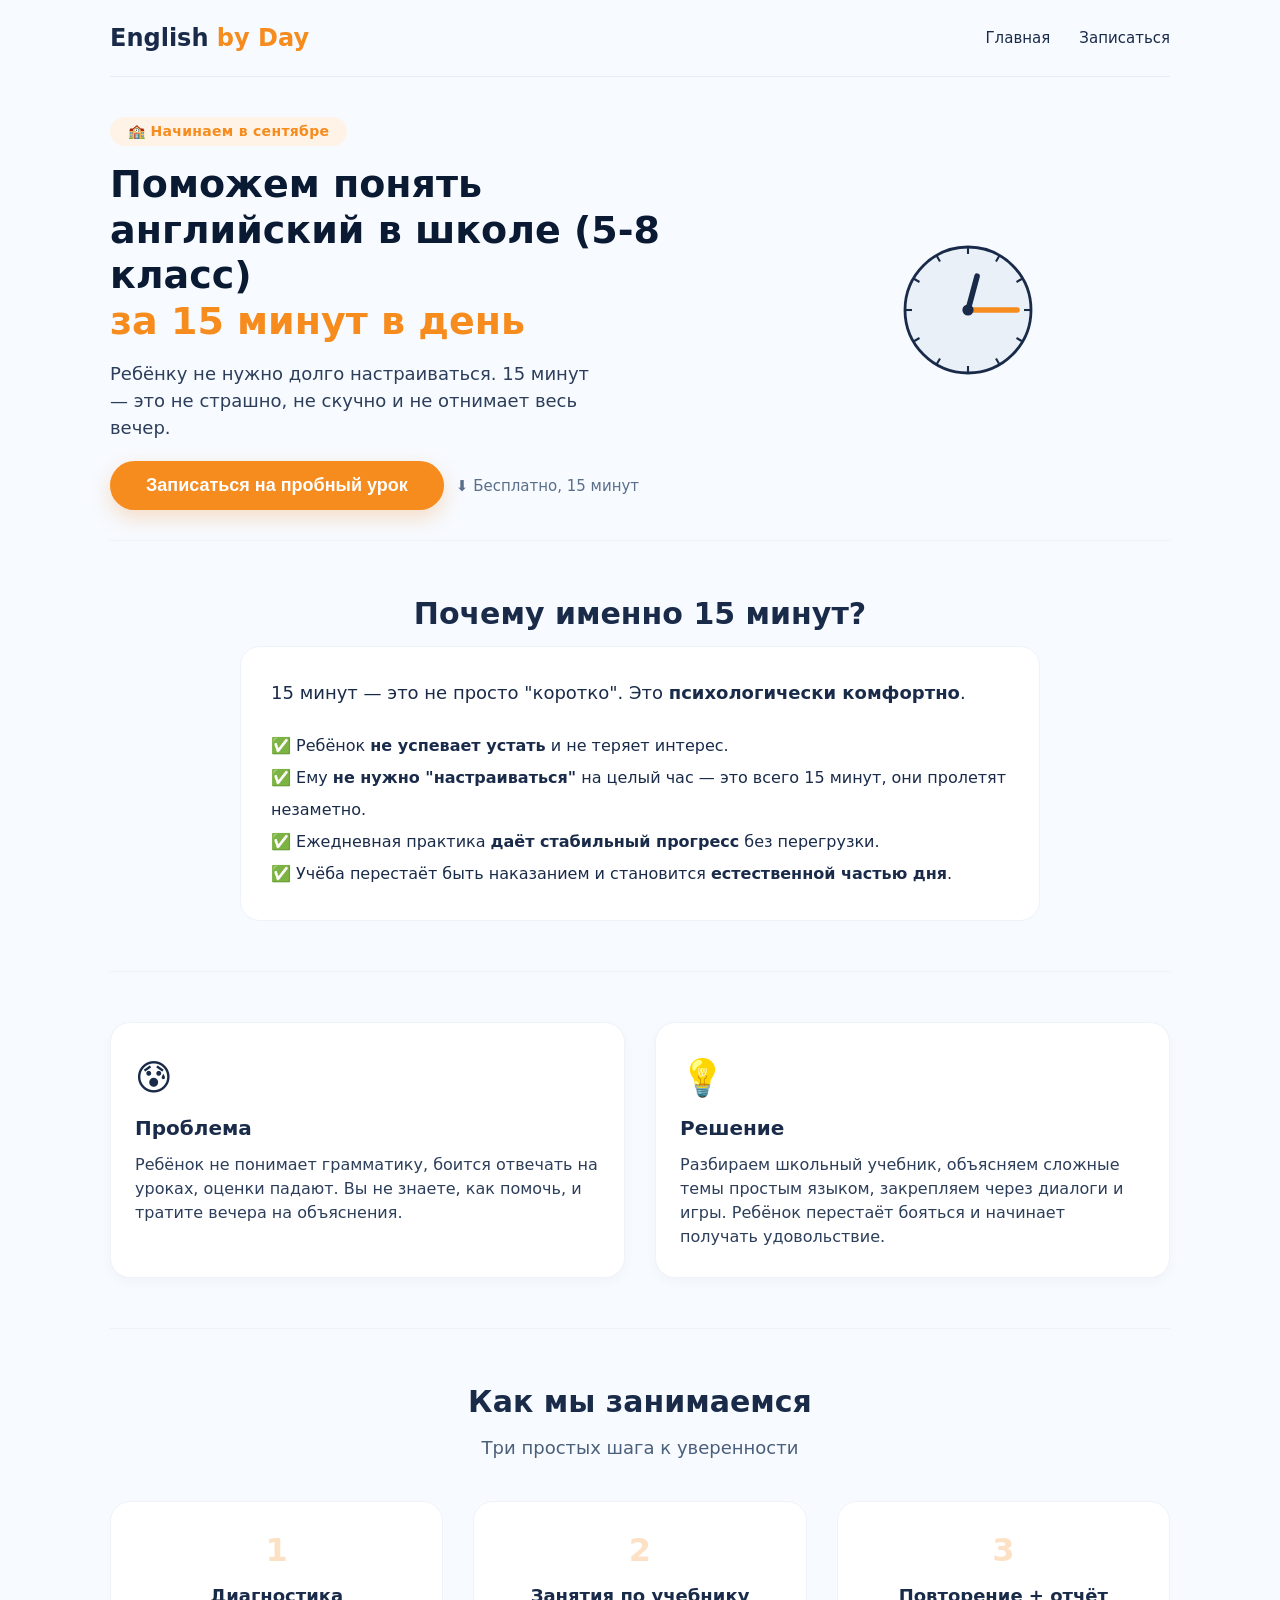
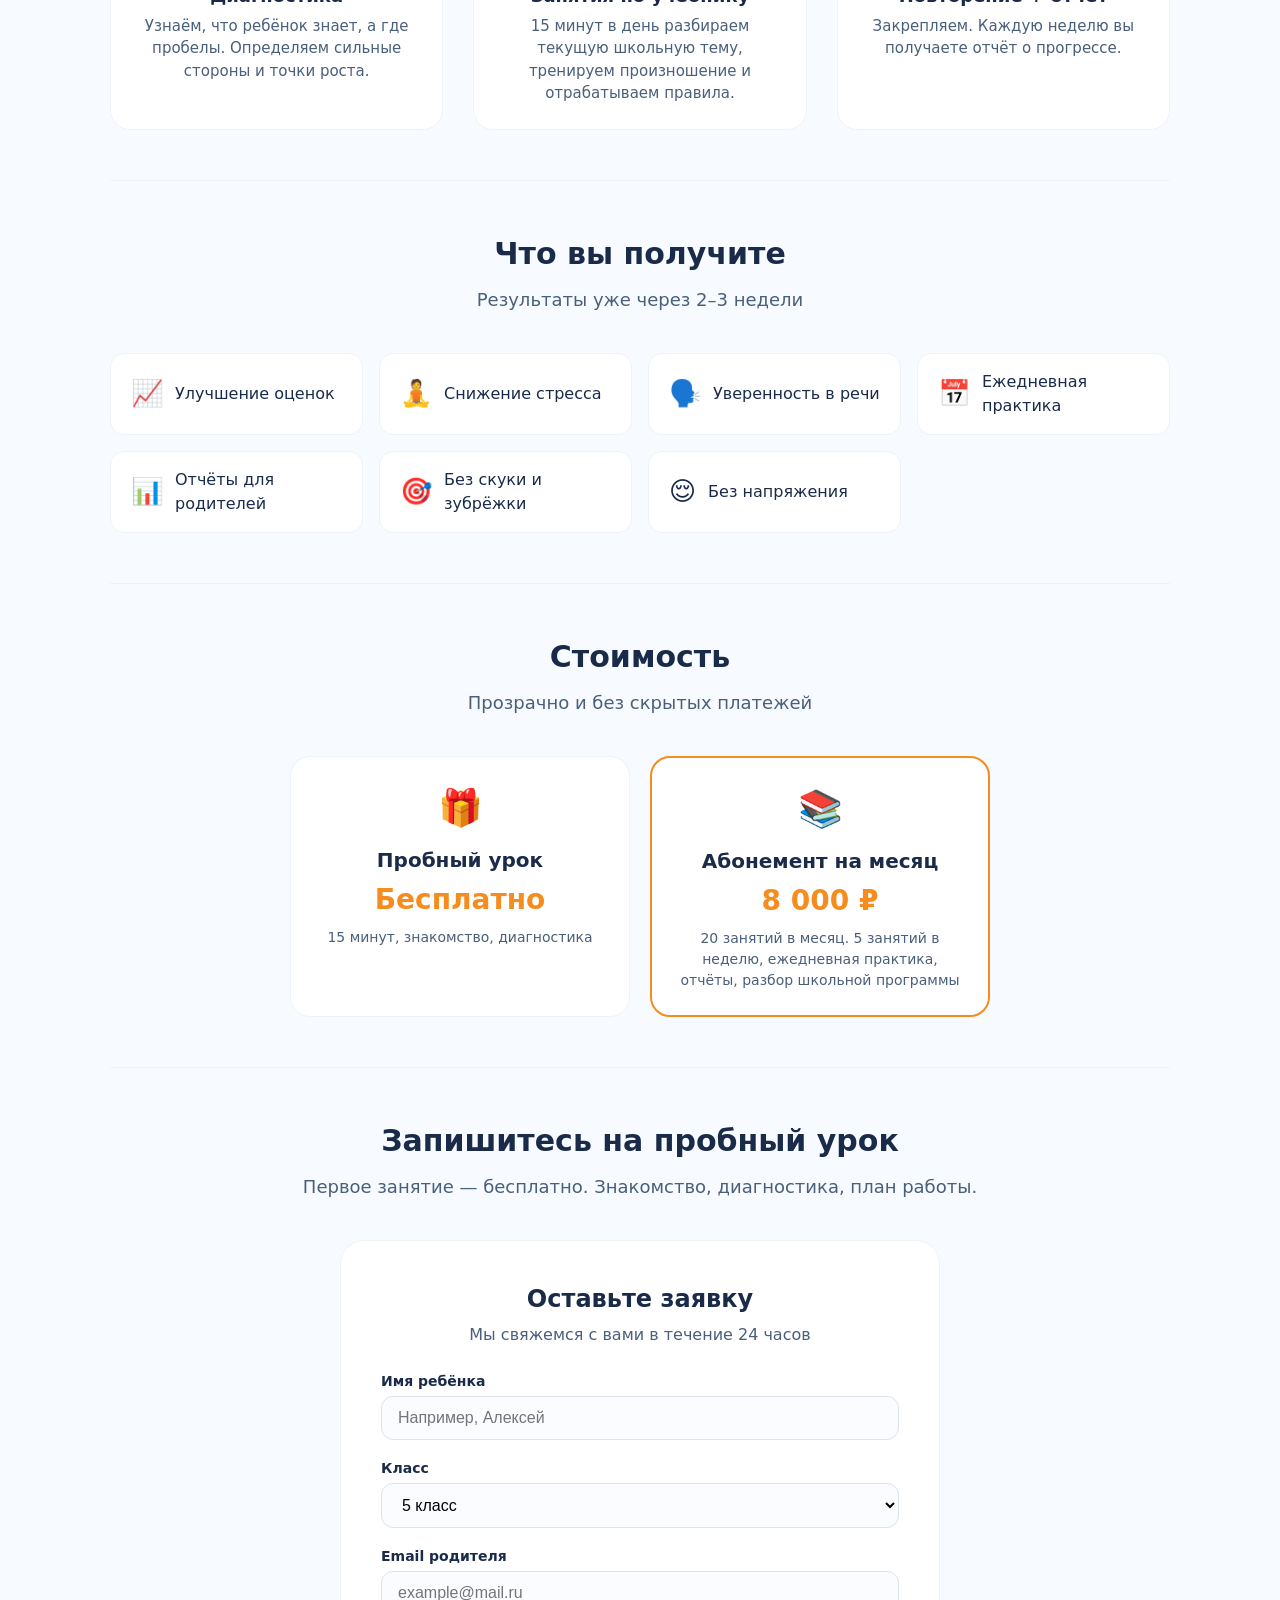
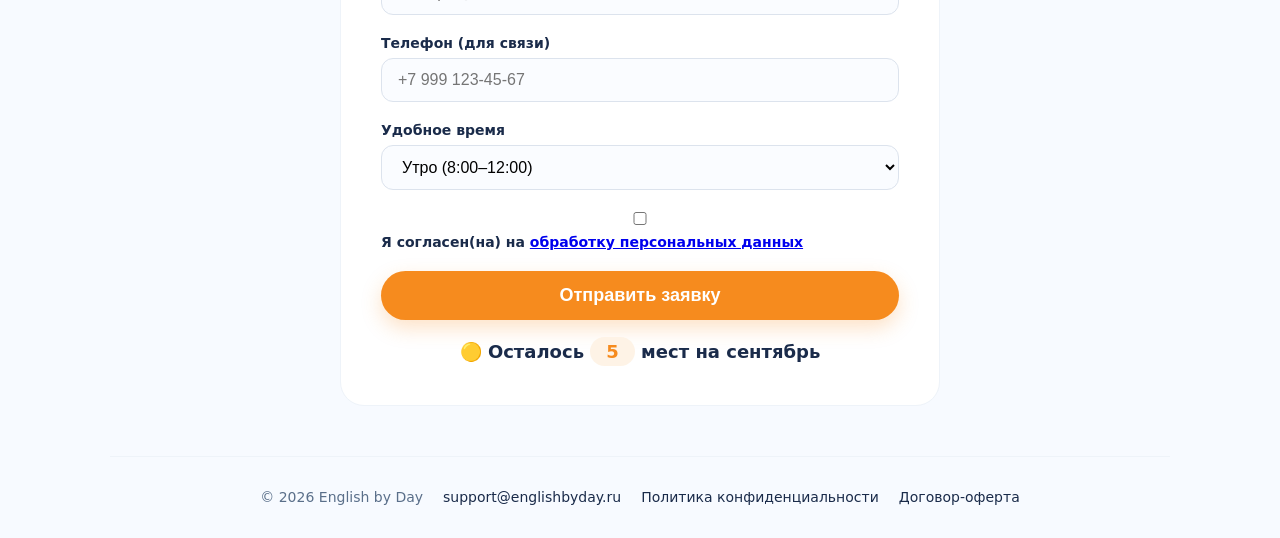
==== commit bf959c98: "years added" ====
--- a/index.html
+++ b/index.html
@@ -25,7 +25,7 @@
     <section class="hero">
         <div class="hero-text">
             <div class="badge">🏫 Начинаем в сентябре</div>
-            <h1>Поможем понять английский в школе <br /><span class="highlight">за 15 минут в день</span></h1>
+            <h1>Поможем понять английский в школе (5-8 класс) <br /><span class="highlight">за 15 минут в день</span></h1>
 
             <p style="font-size: 18px; color: #2c3e5a; margin-bottom: 20px; max-width: 500px;">Ребёнку не нужно долго настраиваться. 15 минут — это не страшно, не скучно и не отнимает весь вечер.</p>
             <div class="cta-group">
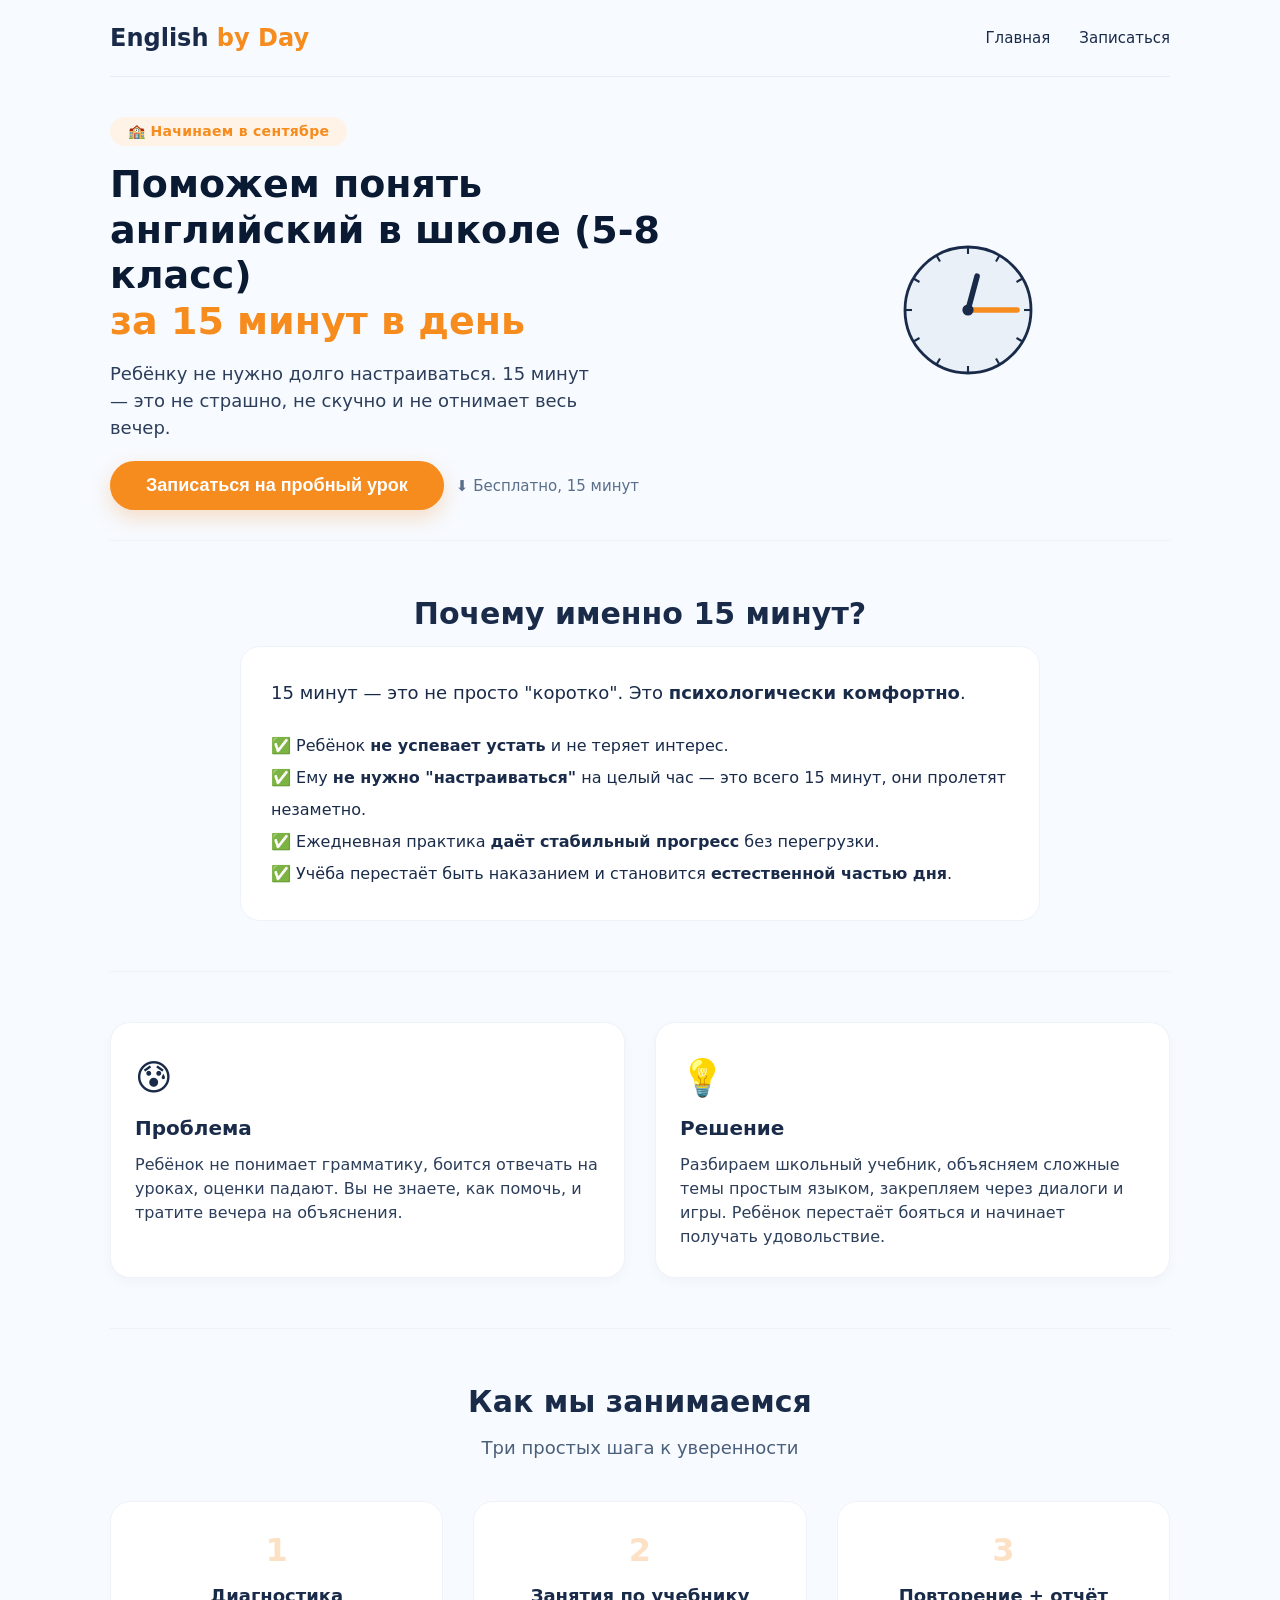
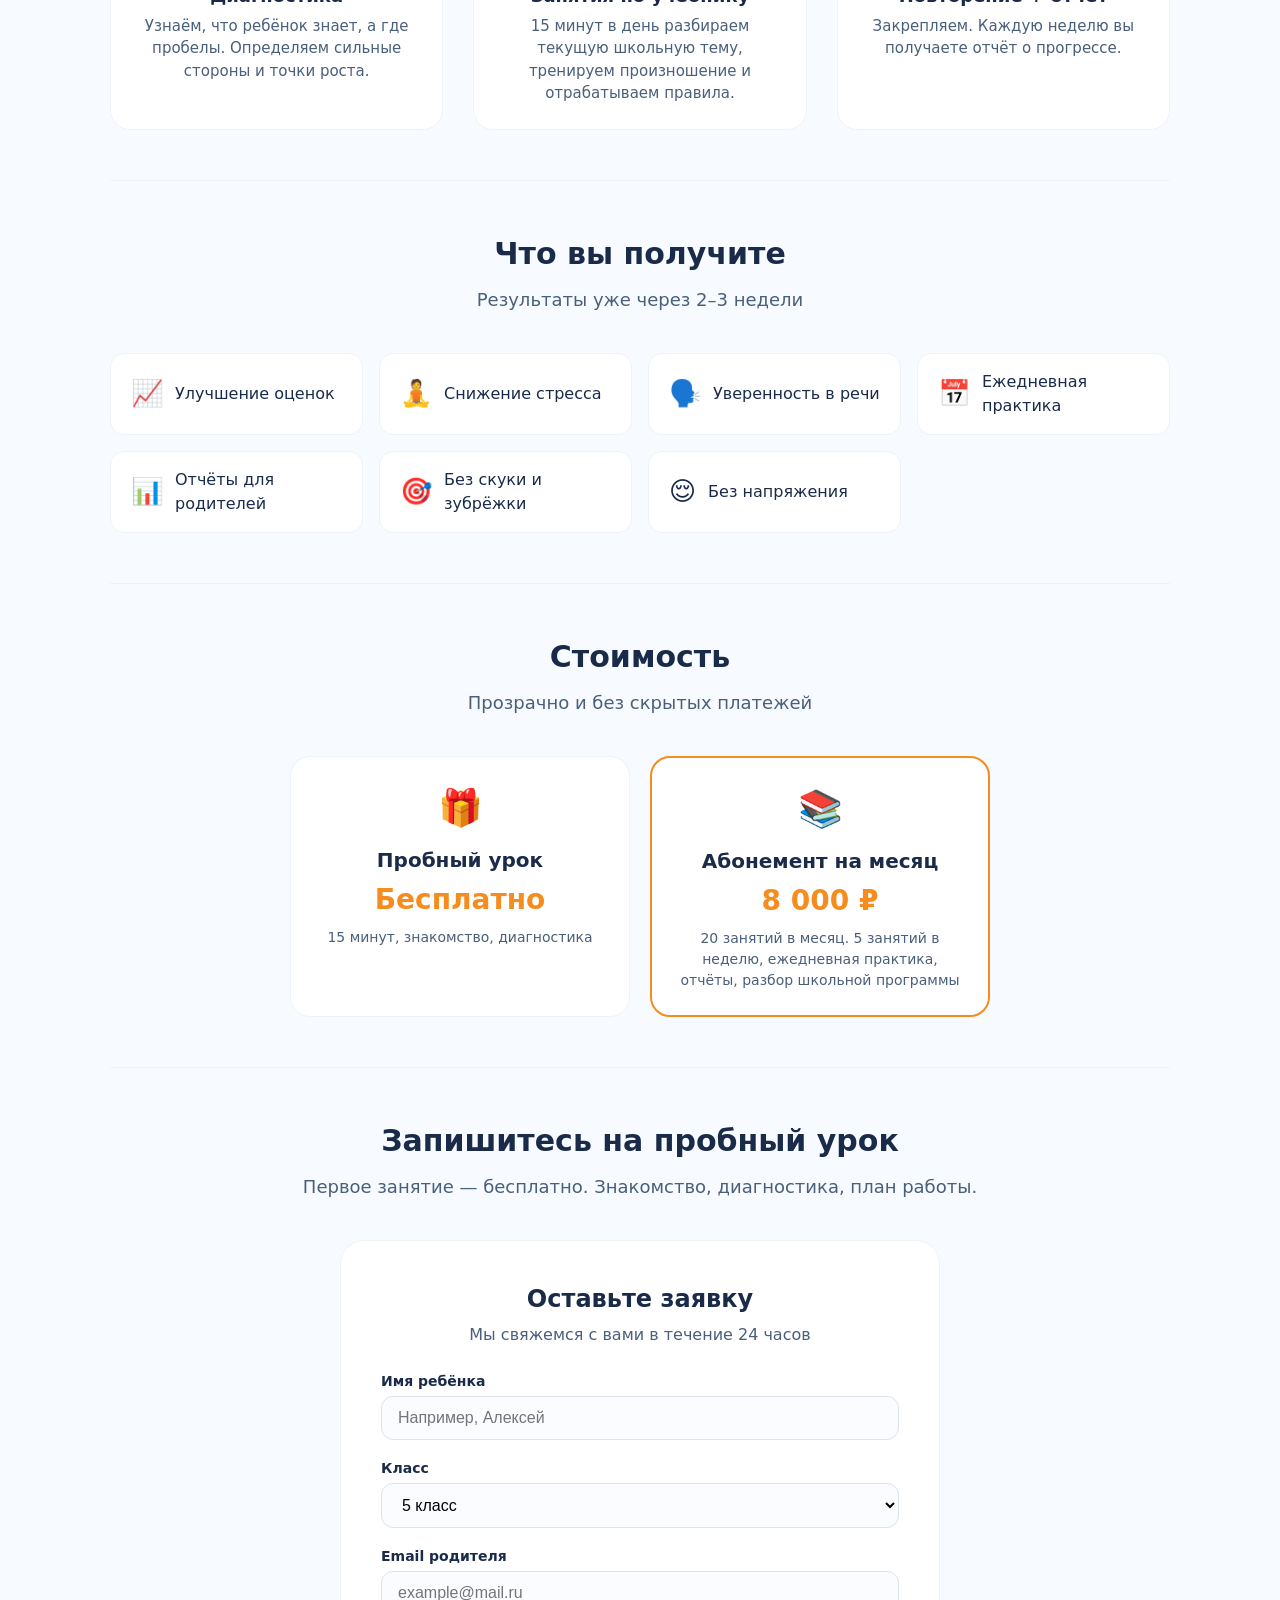
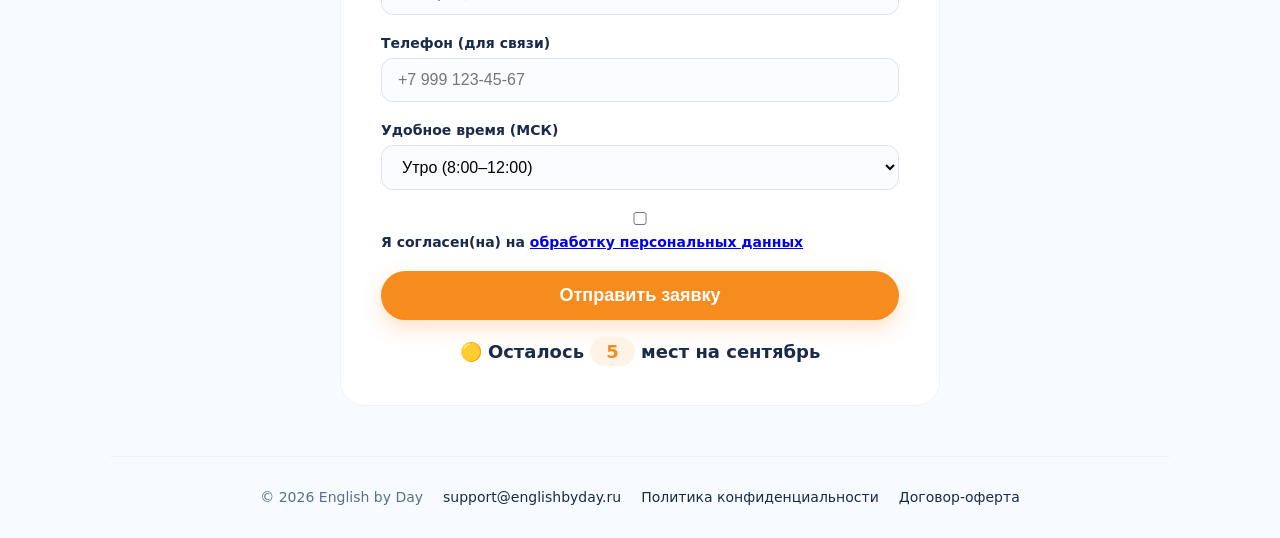
==== commit 6569411b: "time zone changed" ====
--- a/index.html
+++ b/index.html
@@ -178,10 +178,10 @@
                     <input type="tel" id="phone" placeholder="+7 999 123-45-67" required>
                 </div>
                 <div class="form-group">
-                    <label for="time">Удобное время</label>
+                    <label for="time">Удобное время (МСК)</label>
                     <select id="time">
                         <option value="morning">Утро (8:00–12:00)</option>
-                        <option value="day">День (12:00–17:00)</option>
+                        <option value="day">День (12:00–16:00)</option>
                     </select>
                 </div>
                 <div class="form-group checkbox">
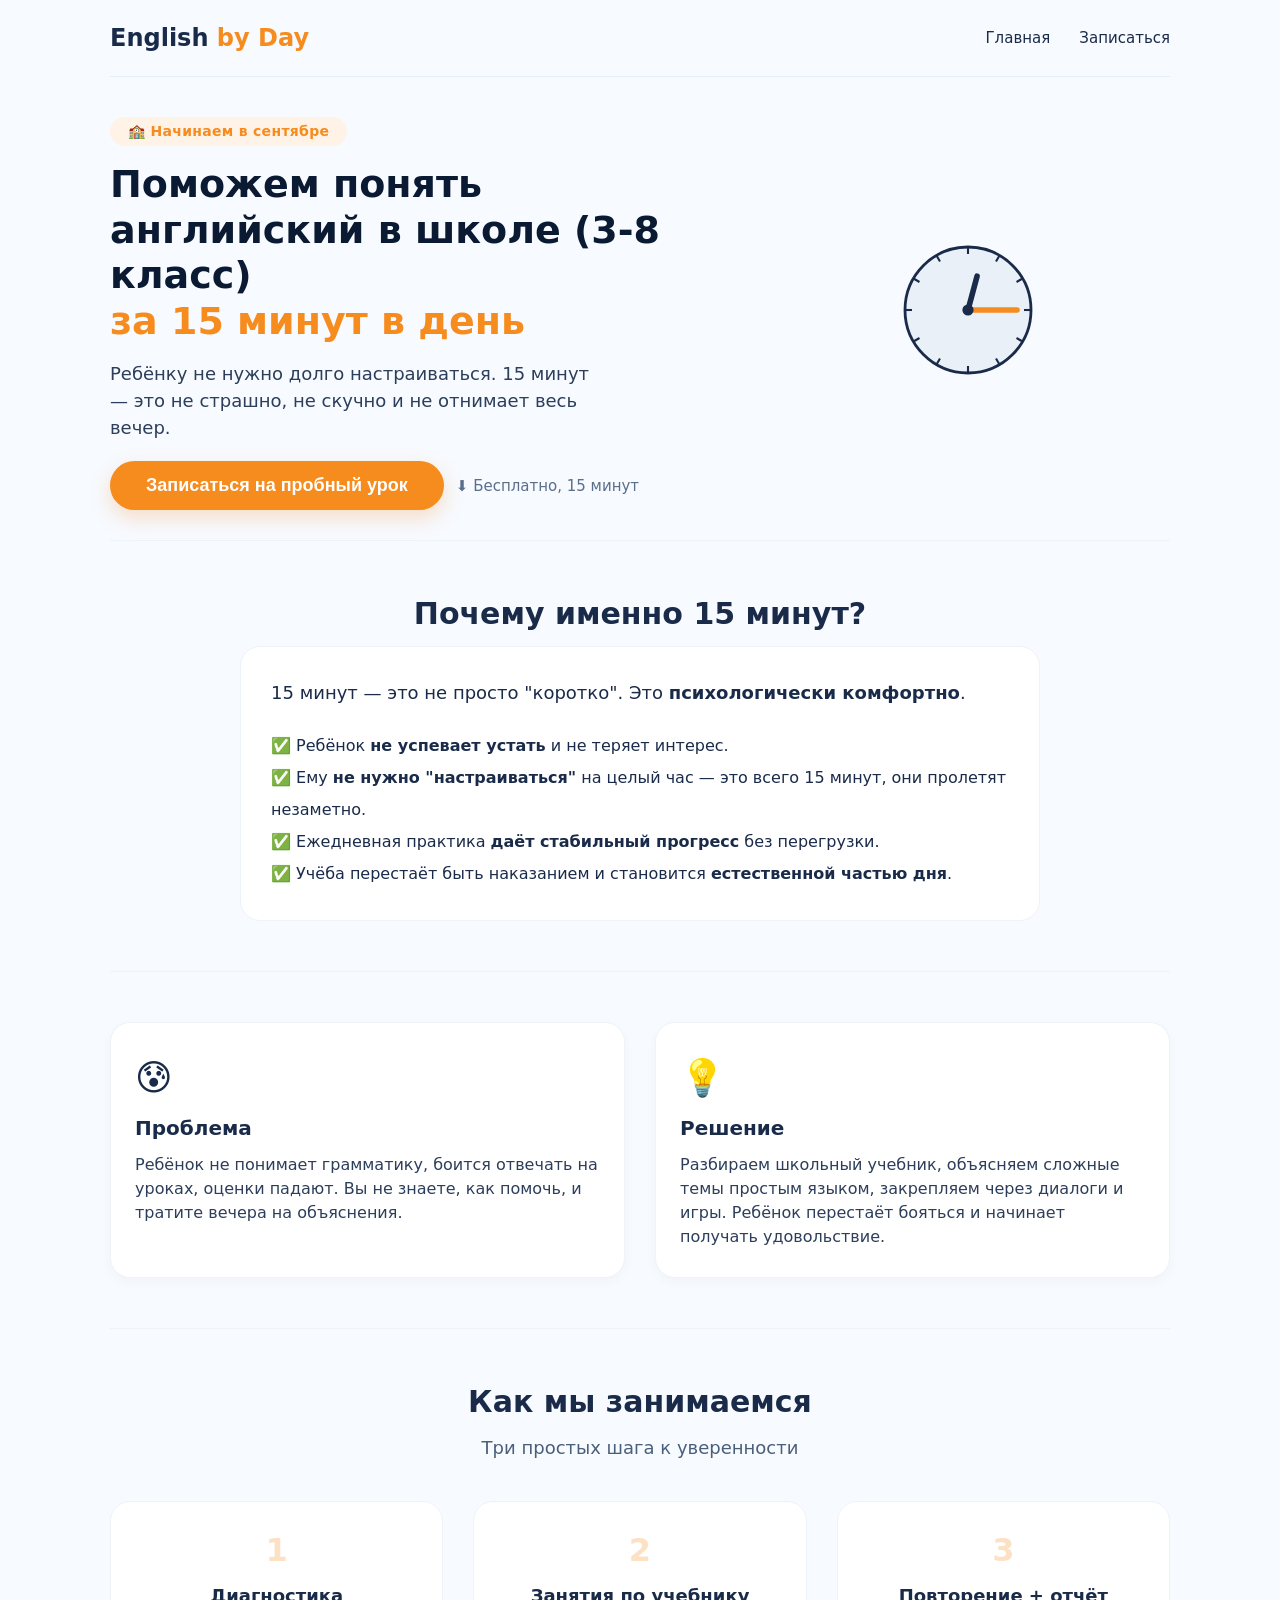
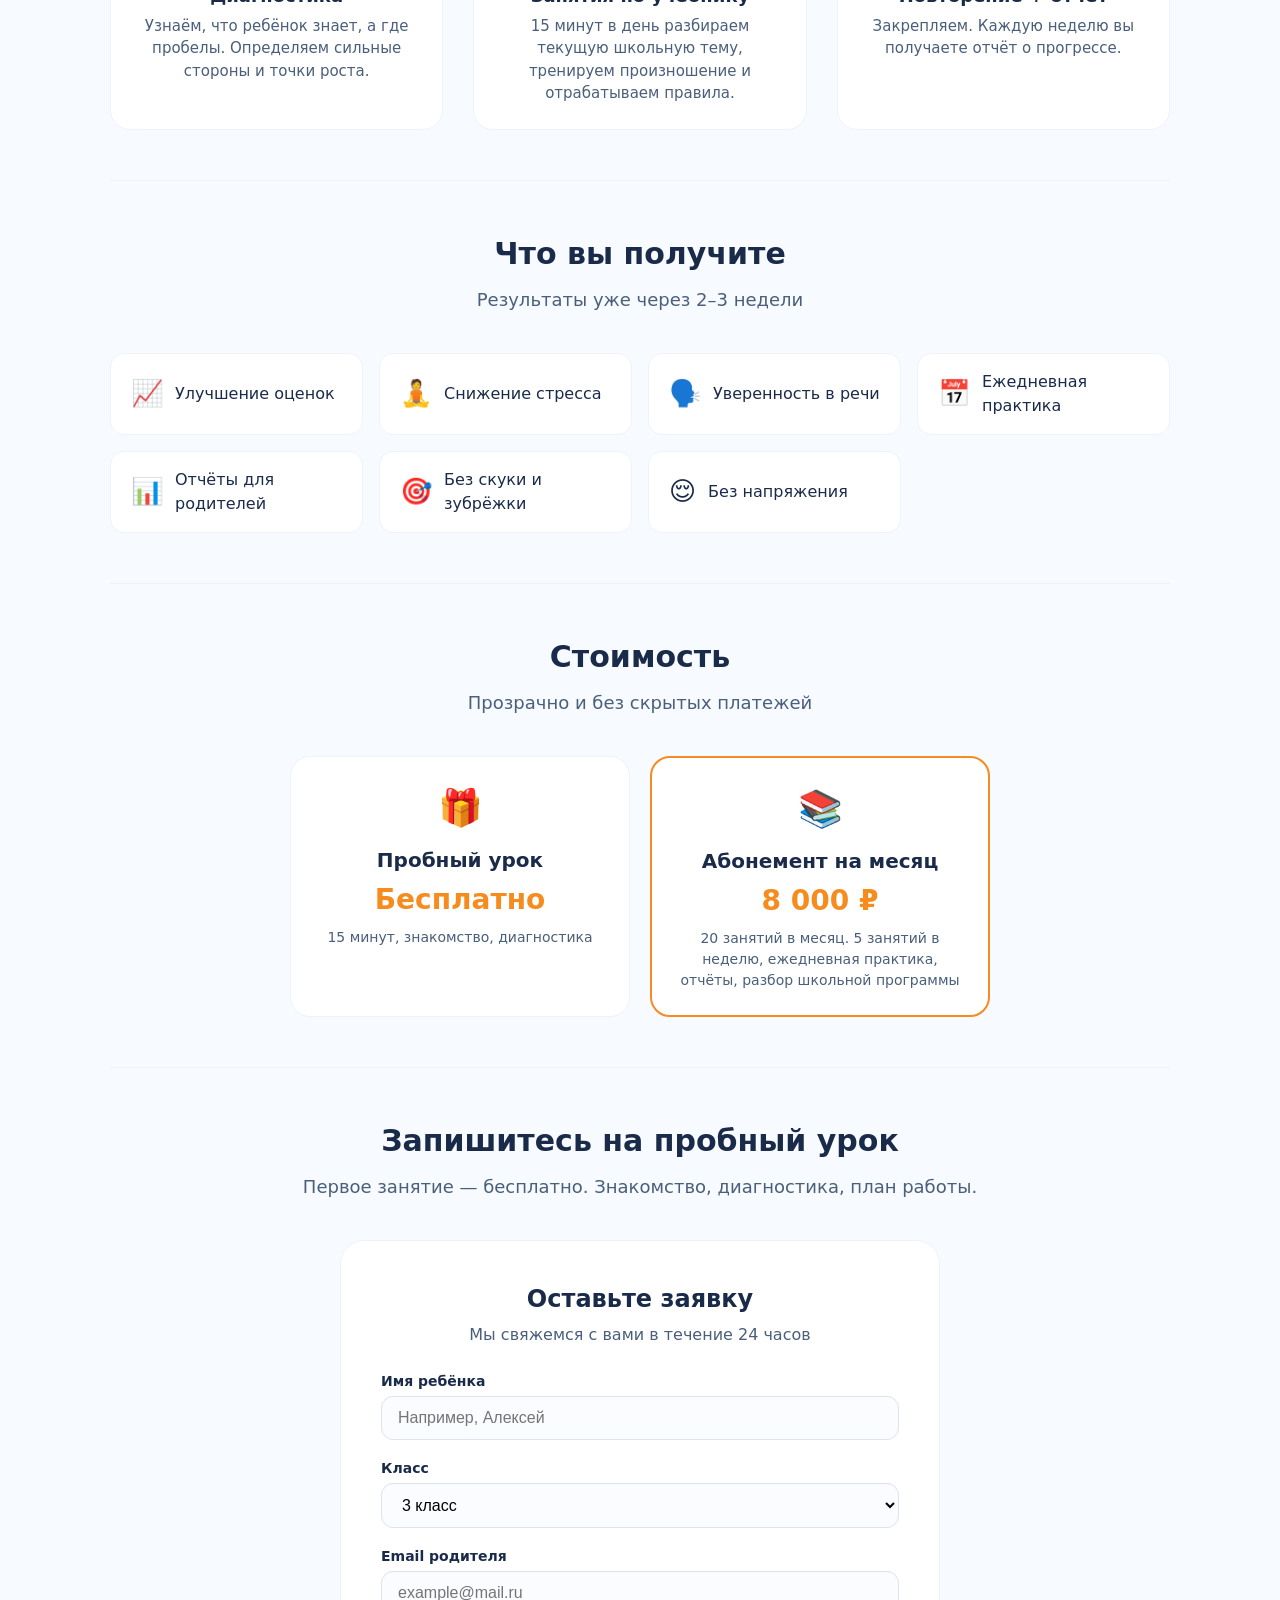
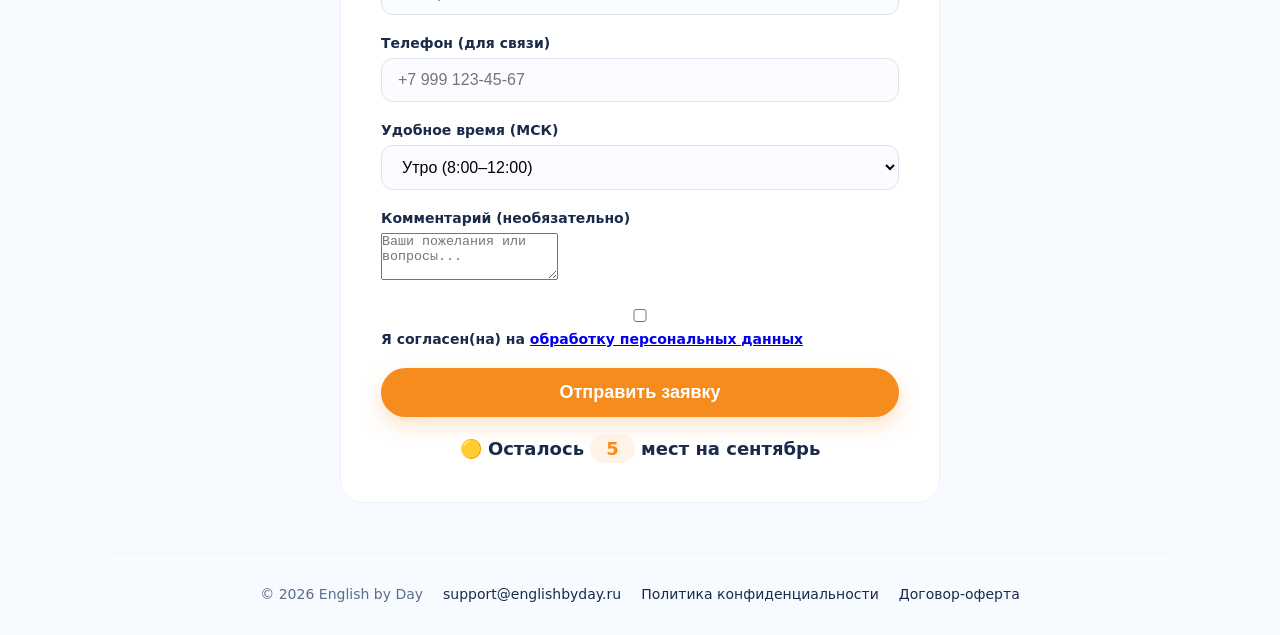
==== commit 71429cb2: "3-8 and text area added" ====
--- a/index.html
+++ b/index.html
@@ -4,7 +4,7 @@
     <meta charset="UTF-8" />
     <meta name="viewport" content="width=device-width, initial-scale=1.0" />
     <title>Английский за 15 минут — English by Day</title>
-    <meta name="description" content="Индивидуальные занятия английским для 5–8 классов по 15 минут в день. Поможем понять школьную программу." />
+    <meta name="description" content="Индивидуальные занятия английским для 3–8 классов по 15 минут в день. Поможем понять школьную программу." />
     <link rel="icon" type="image/svg+xml" href="assets/icons/favicon.svg" />
     <link rel="stylesheet" href="css/style.css" />
 </head>
@@ -25,7 +25,7 @@
     <section class="hero">
         <div class="hero-text">
             <div class="badge">🏫 Начинаем в сентябре</div>
-            <h1>Поможем понять английский в школе (5-8 класс) <br /><span class="highlight">за 15 минут в день</span></h1>
+            <h1>Поможем понять английский в школе (3-8 класс) <br /><span class="highlight">за 15 минут в день</span></h1>
 
             <p style="font-size: 18px; color: #2c3e5a; margin-bottom: 20px; max-width: 500px;">Ребёнку не нужно долго настраиваться. 15 минут — это не страшно, не скучно и не отнимает весь вечер.</p>
             <div class="cta-group">
@@ -163,6 +163,8 @@
                 <div class="form-group">
                     <label for="grade">Класс</label>
                     <select id="grade">
+                        <option value="5">3 класс</option>
+                        <option value="5">4 класс</option>
                         <option value="5">5 класс</option>
                         <option value="6">6 класс</option>
                         <option value="7">7 класс</option>
@@ -184,6 +186,10 @@
                         <option value="day">День (12:00–16:00)</option>
                     </select>
                 </div>
+                <div class="form-group">
+    <label for="comment">Комментарий (необязательно)</label>
+    <textarea id="comment" name="comment" rows="3" placeholder="Ваши пожелания или вопросы..."></textarea>
+</div>
                 <div class="form-group checkbox">
                     <input type="checkbox" id="consent" required>
                     <label for="consent">Я согласен(на) на <a href="privacy.html">обработку персональных данных</a></label>
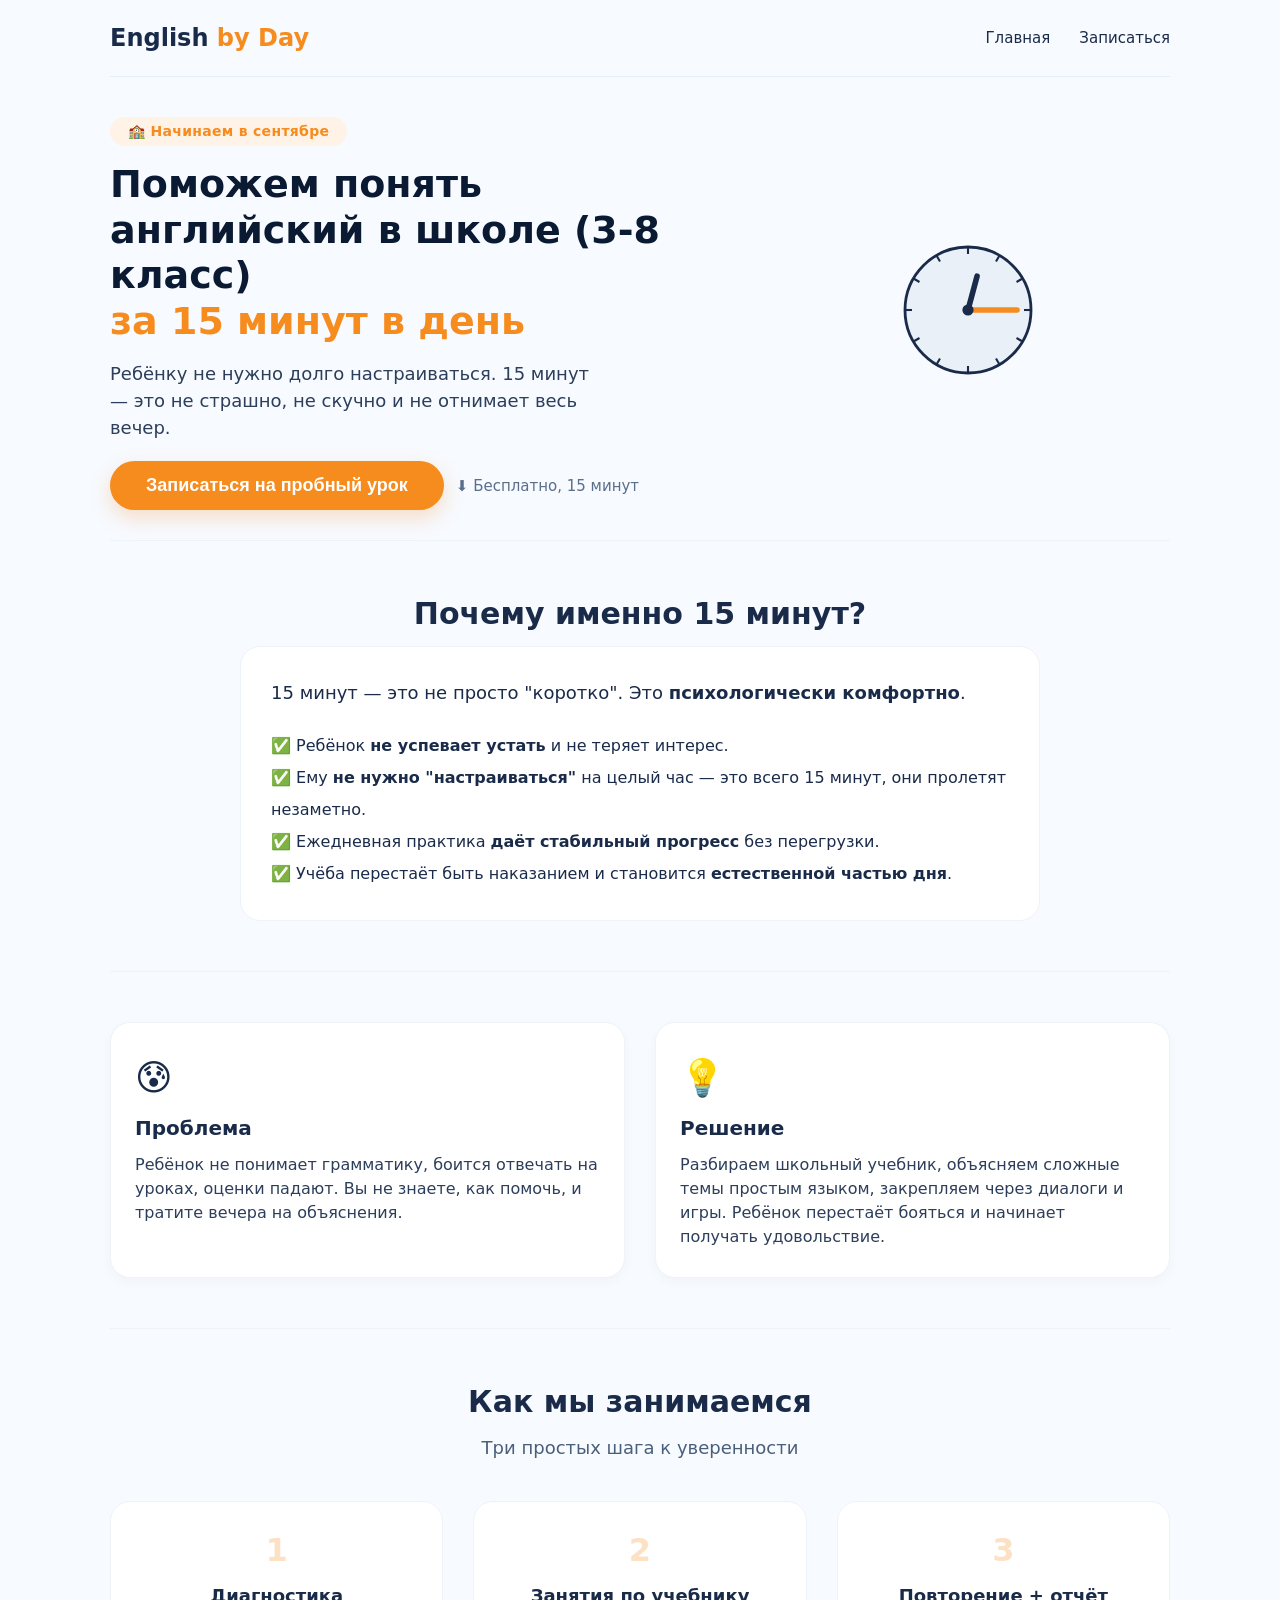
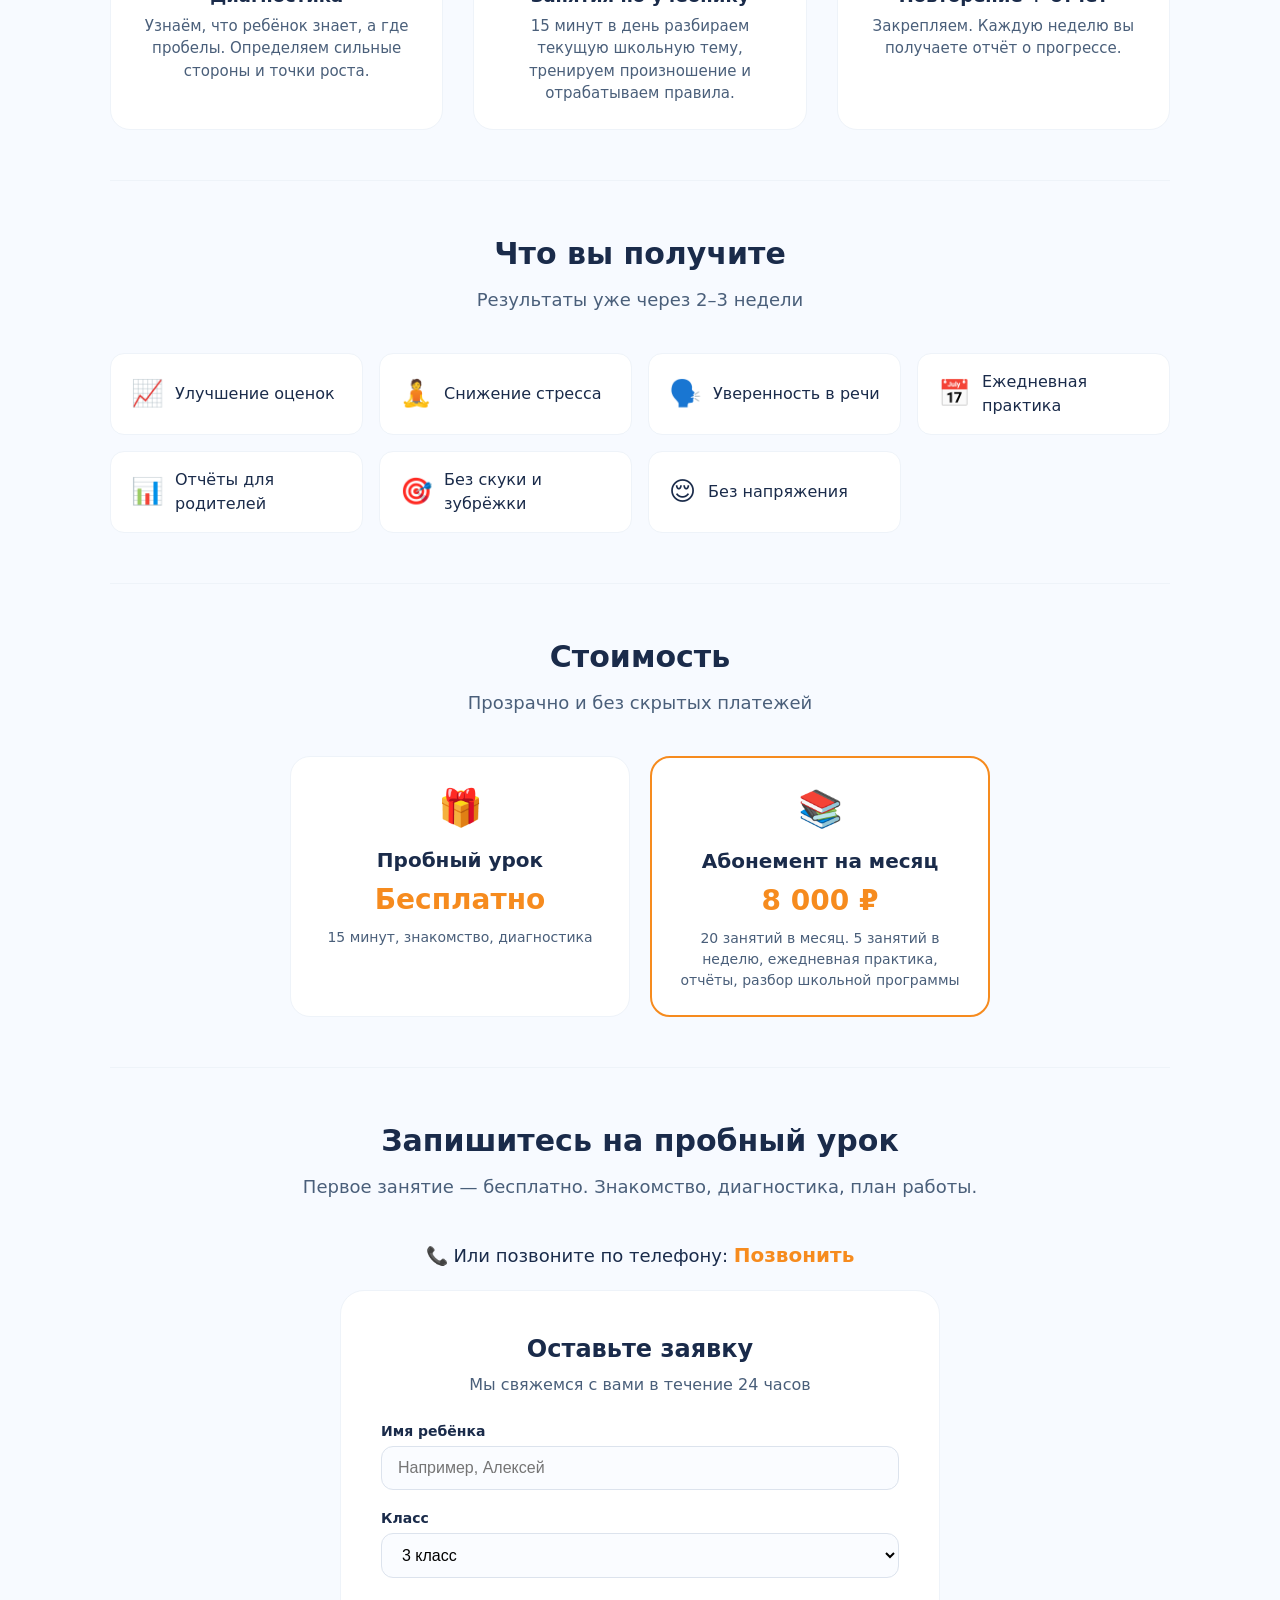
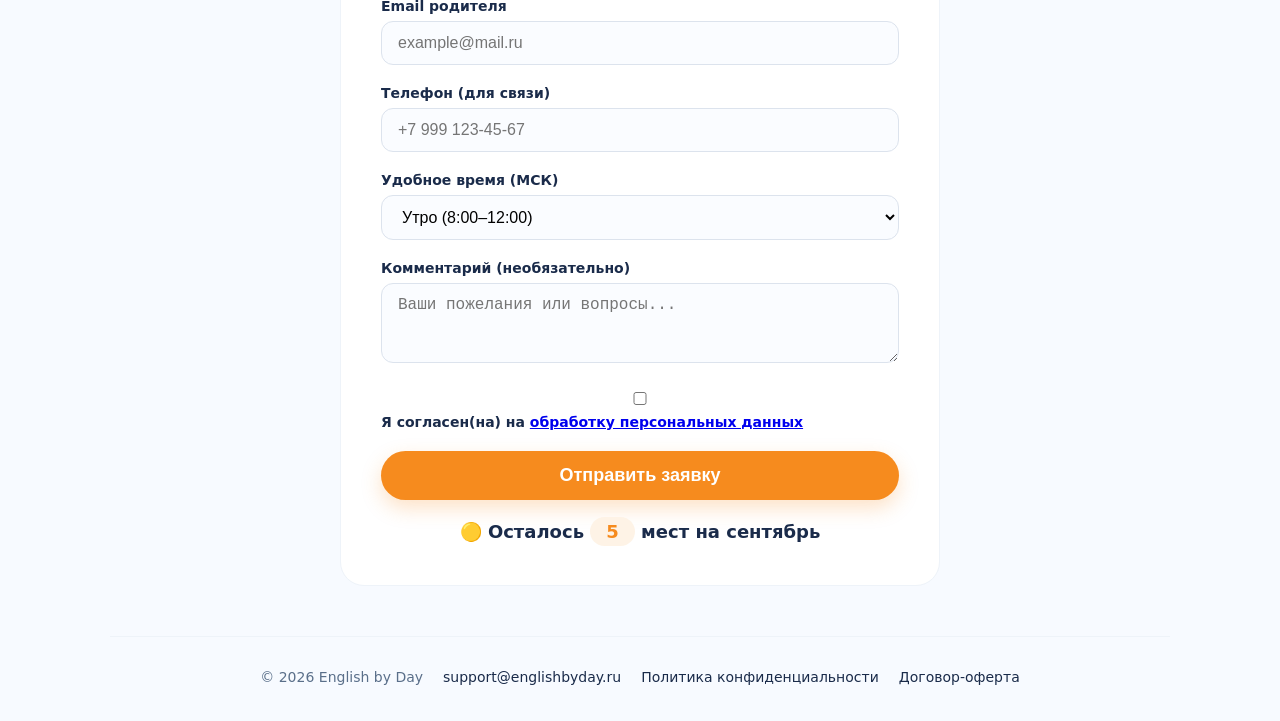
==== commit ac464c57: "phone number added" ====
--- a/index.html
+++ b/index.html
@@ -152,6 +152,12 @@
     <section id="form-section">
         <h2 class="section-title">Запишитесь на пробный урок</h2>
         <p class="section-subtitle">Первое занятие — бесплатно. Знакомство, диагностика, план работы.</p>
+        <p style="text-align: center; font-size: 18px; margin-bottom: 20px;">
+  📞 Или позвоните по телефону:
+  <a href="tel:+79093548275" style="color: #f68b1e; font-size: 20px; font-weight: bold; text-decoration: none;">
+    Позвонить
+  </a>
+</p>
         <div class="form-section">
             <h3>Оставьте заявку</h3>
             <div class="sub">Мы свяжемся с вами в течение 24 часов</div>
--- a/css/style.css
+++ b/css/style.css
@@ -323,6 +323,7 @@
     font-size: 14px;
 }
 .form-group input,
+.form-group textarea,
 .form-group select {
     width: 100%;
     padding: 12px 16px;
@@ -338,6 +339,10 @@
     outline: none;
     background: #fff;
 }
+.form-group textarea {
+    resize: vertical;
+    min-height: 80px;
+}
 .form-group .checkbox {
     display: flex;
     align-items: center;
